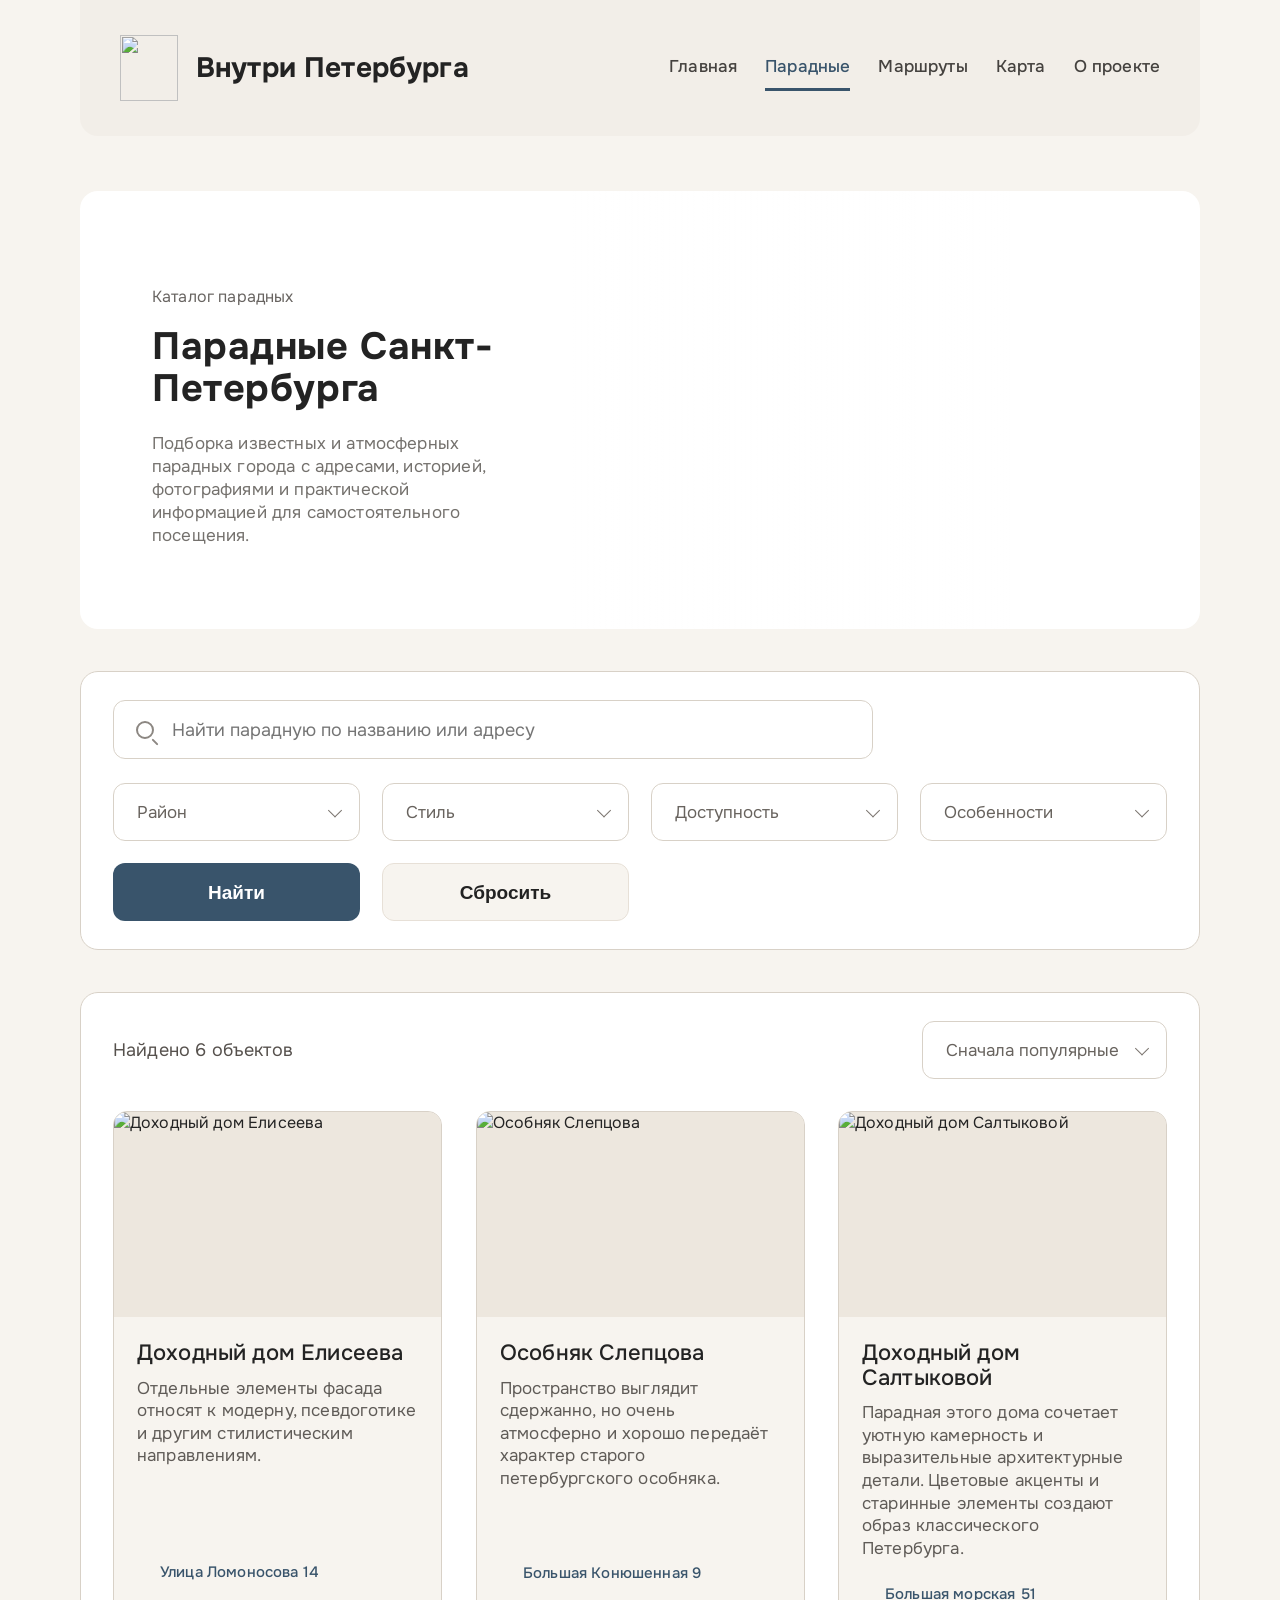
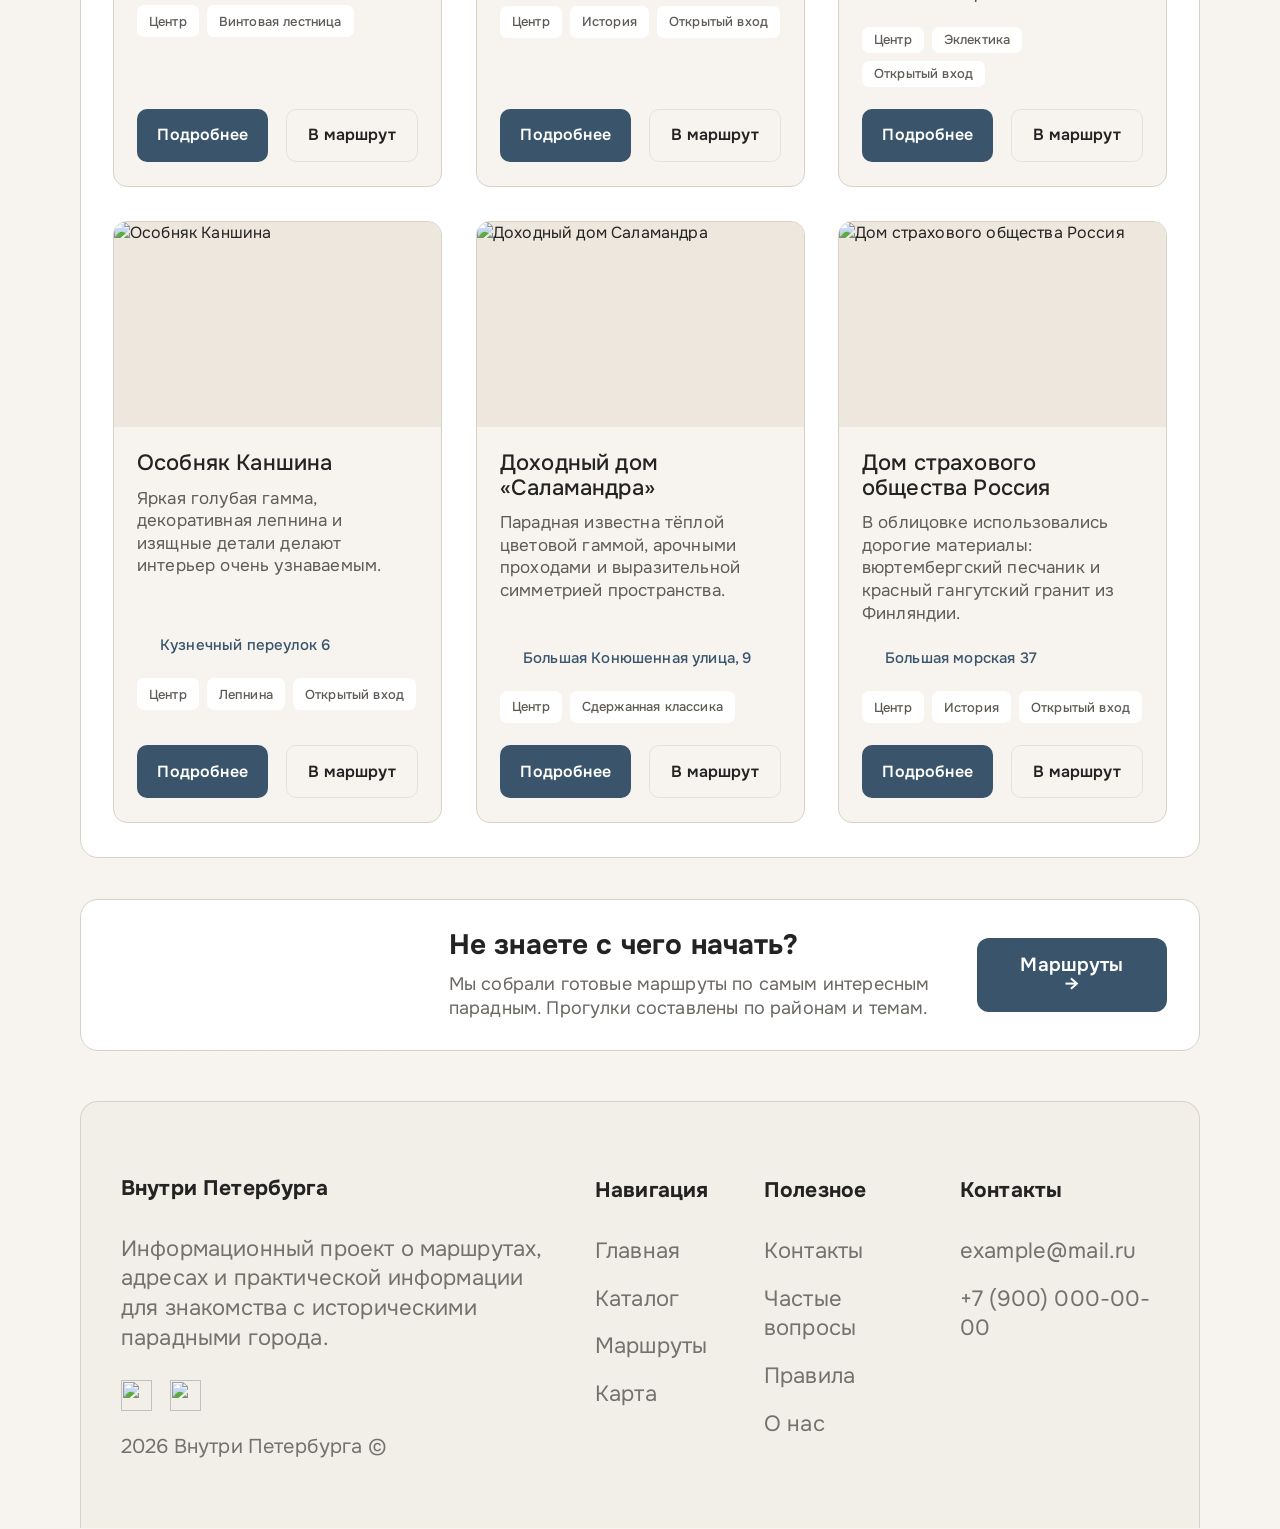
==== catalog.html @ 15ae58f3 "Add files via upload" ====
<!DOCTYPE html>
<html lang="ru">
<head>
  <meta charset="UTF-8" />
  <meta name="viewport" content="width=device-width, initial-scale=1.0" />
  <title>Парадные Санкт-Петербурга — Внутри Петербурга</title>

  <link rel="preconnect" href="https://fonts.googleapis.com" />
  <link rel="preconnect" href="https://fonts.gstatic.com" crossorigin />
  <link href="https://fonts.googleapis.com/css2?family=Onest:wght@300;400;500;600;700&display=swap" rel="stylesheet" />

  <link rel="stylesheet" href="style.css" />
</head>
<body data-page="catalog">
  <header class="site-header">
    <div class="header-inner">
      <a class="brand" href="index.html" aria-label="Внутри Петербурга — на главную">
        <span class="brand-logo" aria-hidden="true">
          <img src="img/logo.png" alt="" />
        </span>
        <span>Внутри Петербурга</span>
      </a>

      <button class="menu-button" type="button" aria-label="Открыть меню" aria-expanded="false">
        <span></span>
        <span></span>
        <span></span>
      </button>

      <nav class="main-nav" aria-label="Основная навигация">
        <a class="nav-link" data-nav="home" href="index.html">Главная</a>
        <a class="nav-link active" data-nav="catalog" href="catalog.html">Парадные</a>
        <a class="nav-link" data-nav="routes" href="index.html#routes">Маршруты</a>
        <a class="nav-link" data-nav="map" href="index.html#map">Карта</a>
        <a class="nav-link" data-nav="about" href="index.html#about">О проекте</a>
      </nav>
    </div>
  </header>

  <main class="catalog-page" id="top">
    <section class="catalog-hero section-card">
      <div class="catalog-hero-content">
        <p class="section-kicker">Каталог парадных</p>
        <h1>Парадные Санкт-Петербурга</h1>
        <p class="section-description">Подборка известных и атмосферных парадных города с адресами, историей, фотографиями и практической информацией для самостоятельного посещения.</p>
      </div>
      <div class="catalog-hero-visual" role="img" aria-label="Фрагмент парадной Санкт-Петербурга"></div>
    </section>

    <section class="catalog-filter section-card" aria-label="Поиск и фильтры каталога">
      <div class="search-row">
        <label class="search-field">
          <span class="search-icon" aria-hidden="true"></span>
          <input type="search" data-catalog-search placeholder="Найти парадную по названию или адресу" />
        </label>
      </div>

      <div class="filter-row">
        <label class="select-field">
          <select data-catalog-filter="district">
            <option value="">Район</option>
            <option value="center">Центр</option>
          </select>
        </label>

        <label class="select-field">
          <select data-catalog-filter="style">
            <option value="">Стиль</option>
            <option value="модерн">Модерн</option>
            <option value="эклектика">Эклектика</option>
            <option value="история">История</option>
            <option value="лепнина">Лепнина</option>
            <option value="классика">Классика</option>
          </select>
        </label>

        <label class="select-field">
          <select data-catalog-filter="access">
            <option value="">Доступность</option>
            <option value="open">Открытый вход</option>
            <option value="limited">Уточнить доступ</option>
          </select>
        </label>

        <label class="select-field">
          <select data-catalog-filter="feature">
            <option value="">Особенности</option>
            <option value="винтовая лестница">Винтовая лестница</option>
            <option value="лепнина">Лепнина</option>
            <option value="история">История</option>
            <option value="открытый вход">Открытый вход</option>
          </select>
        </label>

        <button class="button button-primary filter-button" type="button" data-catalog-find>Найти</button>
        <button class="button button-light filter-button" type="button" data-catalog-reset>Сбросить</button>
      </div>
    </section>

    <section class="catalog-list section-card">
      <div class="catalog-list-head">
        <p data-catalog-count>Найдено 6 объектов</p>
        <label class="select-field sort-field">
          <select data-catalog-sort>
            <option value="popular">Сначала популярные</option>
            <option value="name">По названию</option>
            <option value="address">По адресу</option>
          </select>
        </label>
      </div>

      <div class="catalog-grid" data-catalog-grid>
        <article class="catalog-card" data-title="Доходный дом Елисеева" data-address="Улица Ломоносова 14" data-district="center" data-style="модерн псевдоготика" data-access="limited" data-feature="винтовая лестница">
          <img class="catalog-card-photo" src="img/catalog_block_1.png" alt="Доходный дом Елисеева" />
          <div class="catalog-card-body">
            <h2>Доходный дом Елисеева</h2>
            <p>Отдельные элементы фасада относят к модерну, псевдоготике и другим стилистическим направлениям.</p>
            <p class="catalog-address"><img src="img/point.png" alt="" />Улица Ломоносова 14</p>
            <div class="catalog-tags">
              <span>Центр</span>
              <span>Винтовая лестница</span>
            </div>
            <div class="catalog-card-actions">
              <a class="button button-primary" href="paradnaya.html">Подробнее</a>
              <a class="button button-light" href="#">В маршрут</a>
            </div>
          </div>
        </article>

        <article class="catalog-card" data-title="Особняк Слепцова" data-address="Большая Конюшенная 9" data-district="center" data-style="история особняк" data-access="open" data-feature="история открытый вход">
          <img class="catalog-card-photo" src="img/catalog_block_2.png" alt="Особняк Слепцова" />
          <div class="catalog-card-body">
            <h2>Особняк Слепцова</h2>
            <p>Пространство выглядит сдержанно, но очень атмосферно и хорошо передаёт характер старого петербургского особняка.</p>
            <p class="catalog-address"><img src="img/point.png" alt="" />Большая Конюшенная 9</p>
            <div class="catalog-tags">
              <span>Центр</span>
              <span>История</span>
              <span>Открытый вход</span>
            </div>
            <div class="catalog-card-actions">
              <a class="button button-primary" href="#">Подробнее</a>
              <a class="button button-light" href="#">В маршрут</a>
            </div>
          </div>
        </article>

        <article class="catalog-card" data-title="Доходный дом Салтыковой" data-address="Большая морская 51" data-district="center" data-style="эклектика" data-access="open" data-feature="открытый вход">
          <img class="catalog-card-photo" src="img/catalog_block_3.png" alt="Доходный дом Салтыковой" />
          <div class="catalog-card-body">
            <h2>Доходный дом Салтыковой</h2>
            <p>Парадная этого дома сочетает уютную камерность и выразительные архитектурные детали. Цветовые акценты и старинные элементы создают образ классического Петербурга.</p>
            <p class="catalog-address"><img src="img/point.png" alt="" />Большая морская 51</p>
            <div class="catalog-tags">
              <span>Центр</span>
              <span>Эклектика</span>
              <span>Открытый вход</span>
            </div>
            <div class="catalog-card-actions">
              <a class="button button-primary" href="#">Подробнее</a>
              <a class="button button-light" href="#">В маршрут</a>
            </div>
          </div>
        </article>

        <article class="catalog-card" data-title="Особняк Каншина" data-address="Кузнечный переулок 6" data-district="center" data-style="лепнина" data-access="open" data-feature="лепнина открытый вход">
          <img class="catalog-card-photo" src="img/catalog_block_4.png" alt="Особняк Каншина" />
          <div class="catalog-card-body">
            <h2>Особняк Каншина</h2>
            <p>Яркая голубая гамма, декоративная лепнина и изящные детали делают интерьер очень узнаваемым.</p>
            <p class="catalog-address"><img src="img/point.png" alt="" />Кузнечный переулок 6</p>
            <div class="catalog-tags">
              <span>Центр</span>
              <span>Лепнина</span>
              <span>Открытый вход</span>
            </div>
            <div class="catalog-card-actions">
              <a class="button button-primary" href="#">Подробнее</a>
              <a class="button button-light" href="#">В маршрут</a>
            </div>
          </div>
        </article>

        <article class="catalog-card" data-title="Доходный дом Саламандра" data-address="Большая Конюшенная улица 9" data-district="center" data-style="классика" data-access="limited" data-feature="сдержанная классика">
          <img class="catalog-card-photo" src="img/catalog_block_5.png" alt="Доходный дом Саламандра" />
          <div class="catalog-card-body">
            <h2>Доходный дом «Саламандра»</h2>
            <p>Парадная известна тёплой цветовой гаммой, арочными проходами и выразительной симметрией пространства.</p>
            <p class="catalog-address"><img src="img/point.png" alt="" />Большая Конюшенная улица, 9</p>
            <div class="catalog-tags">
              <span>Центр</span>
              <span>Сдержанная классика</span>
            </div>
            <div class="catalog-card-actions">
              <a class="button button-primary" href="#">Подробнее</a>
              <a class="button button-light" href="#">В маршрут</a>
            </div>
          </div>
        </article>

        <article class="catalog-card" data-title="Дом страхового общества Россия" data-address="Большая морская 37" data-district="center" data-style="история" data-access="open" data-feature="история открытый вход">
          <img class="catalog-card-photo" src="img/catalog_block_6.png" alt="Дом страхового общества Россия" />
          <div class="catalog-card-body">
            <h2>Дом страхового общества Россия</h2>
            <p>В облицовке использовались дорогие материалы: вюртембергский песчаник и красный гангутский гранит из Финляндии.</p>
            <p class="catalog-address"><img src="img/point.png" alt="" />Большая морская 37</p>
            <div class="catalog-tags">
              <span>Центр</span>
              <span>История</span>
              <span>Открытый вход</span>
            </div>
            <div class="catalog-card-actions">
              <a class="button button-primary" href="#">Подробнее</a>
              <a class="button button-light" href="#">В маршрут</a>
            </div>
          </div>
        </article>
      </div>

      <div class="catalog-empty" data-catalog-empty hidden>
        По выбранным параметрам ничего не найдено. Попробуйте изменить фильтры.
      </div>
    </section>

    <section class="catalog-cta section-card">
      <div class="catalog-cta-visual" aria-hidden="true"></div>
      <div class="catalog-cta-content">
        <h2>Не знаете с чего начать?</h2>
        <p>Мы собрали готовые маршруты по самым интересным парадным. Прогулки составлены по районам и темам.</p>
      </div>
      <a class="button button-primary catalog-cta-button" href="index.html#routes">Маршруты →</a>
    </section>
  </main>

  <footer class="site-footer">
    <div class="footer-grid">
      <div class="footer-about">
        <h2>Внутри Петербурга</h2>
        <p>Информационный проект о маршрутах, адресах и практической информации для знакомства с историческими парадными города.</p>
        <div class="socials" aria-label="Социальные сети">
          <a href="#" aria-label="MAX">
            <img src="img/max.png" alt="" />
          </a>
          <a href="#" aria-label="VK">
            <img src="img/vk.png" alt="" />
          </a>
        </div>
        <p class="copyright">2026 Внутри Петербурга ©</p>
      </div>

      <div class="footer-column">
        <h3>Навигация</h3>
        <a href="index.html">Главная</a>
        <a href="catalog.html">Каталог</a>
        <a href="index.html#routes">Маршруты</a>
        <a href="index.html#map">Карта</a>
      </div>

      <div class="footer-column">
        <h3>Полезное</h3>
        <a href="#">Контакты</a>
        <a href="#">Частые вопросы</a>
        <a href="#">Правила</a>
        <a href="index.html#about">О нас</a>
      </div>

      <div class="footer-column">
        <h3>Контакты</h3>
        <a href="mailto:example@mail.ru">example@mail.ru</a>
        <a href="tel:+79000000000">+7 (900) 000-00-00</a>
      </div>
    </div>
  </footer>

  <script src="script.js"></script>
</body>
</html>
---- style.css ----
:root {
  --page-bg: #F7F4EF;
  --card-bg: #FFFFFF;
  --accent: #39546B;
  --border: #D8D1C7;
  --text: #232323;
  --muted: #74716D;
  --soft: #F2EEE8;
  --radius-lg: 18px;
  --radius-md: 14px;
  --container: min(1488px, calc(100% - 48px));
}

* {
  box-sizing: border-box;
}

html {
  scroll-behavior: smooth;
  scroll-padding-top: 130px;
}

body {
  margin: 0;
  min-width: 320px;
  background: var(--page-bg);
  color: var(--text);
  font-family: "Onest", Arial, Helvetica, sans-serif;
  letter-spacing: 0.01em;
}

a {
  color: inherit;
  text-decoration: none;
}

img,
svg {
  display: block;
  max-width: 100%;
}

.site-header {
  width: var(--container);
  margin: 0 auto;
  padding-top: 0;
}

.header-inner {
  min-height: 158px;
  padding: 35px 78px;
  background: #F2EEE8;
  border-radius: 0 0 18px 18px;
  display: flex;
  align-items: center;
  justify-content: space-between;
  gap: 48px;
}

.brand {
  display: inline-flex;
  align-items: center;
  gap: 28px;
  font-size: clamp(28px, 2.15vw, 42px);
  font-weight: 700;
  line-height: 1;
  white-space: nowrap;
}

.brand-logo {
  width: 74px;
  height: 82px;
  flex: 0 0 auto;
}

.brand-logo img {
  width: 100%;
  height: 100%;
  object-fit: contain;
}

.main-nav {
  display: flex;
  align-items: center;
  gap: clamp(36px, 4vw, 72px);
  color: #45423F;
  font-size: 21px;
  font-weight: 500;
}

.nav-link {
  position: relative;
  padding: 10px 0 14px;
  transition: color 0.2s ease;
}

.nav-link::after {
  content: "";
  position: absolute;
  left: 0;
  right: 0;
  bottom: 0;
  height: 3px;
  background: var(--accent);
  transform: scaleX(0);
  transform-origin: center;
  transition: transform 0.2s ease;
}

.nav-link:hover,
.nav-link.active {
  color: var(--accent);
}

.nav-link:hover::after,
.nav-link.active::after {
  transform: scaleX(1);
}

.menu-button {
  display: none;
  width: 44px;
  height: 38px;
  border: 0;
  padding: 0;
  background: transparent;
  cursor: pointer;
}

.menu-button span {
  display: block;
  height: 3px;
  margin: 8px 0;
  background: var(--accent);
  border-radius: 999px;
}

main {
  width: var(--container);
  margin: 55px auto 0;
}

.section-card {
  background: var(--card-bg);
  border: 1px solid var(--border);
  border-radius: var(--radius-lg);
  overflow: hidden;
}

.section-card + .section-card {
  margin-top: 50px;
}

.hero {
  min-height: 614px;
  display: grid;
  grid-template-columns: 57% 43%;
}

.hero-content {
  padding: 85px 72px 72px;
  position: relative;
  z-index: 2;
}

.eyebrow,
.section-kicker {
  margin: 0 0 28px;
  color: #B08C6D;
  font-size: clamp(16px, 1.05vw, 22px);
  line-height: 1.3;
  font-weight: 400;
}

.section-kicker {
  color: #686461;
  margin-bottom: 18px;
}

h1,
h2,
h3,
p {
  margin-top: 0;
}

h1 {
  max-width: 850px;
  margin-bottom: 42px;
  font-size: clamp(38px, 2.75vw, 58px);
  line-height: 1.22;
  font-weight: 700;
  letter-spacing: 0.015em;
}

h2 {
  margin-bottom: 18px;
  font-size: clamp(32px, 2.35vw, 50px);
  line-height: 1.12;
  font-weight: 700;
}

.lead,
.section-description {
  max-width: 800px;
  color: var(--muted);
  font-size: clamp(17px, 1.15vw, 24px);
  line-height: 1.35;
  font-weight: 400;
}

.lead {
  max-width: 610px;
  margin-bottom: 58px;
}

.button {
  min-height: 57px;
  padding: 17px 35px;
  border-radius: 12px;
  display: inline-flex;
  align-items: center;
  justify-content: center;
  border: 1px solid transparent;
  font-size: 19px;
  line-height: 1;
  font-weight: 600;
  text-align: center;
  transition: transform 0.2s ease, background-color 0.2s ease, border-color 0.2s ease;
}

.button:hover {
  transform: translateY(-2px);
}

.button-primary {
  background: var(--accent);
  color: #FFFFFF;
}

.button-light {
  background: #F7F4EF;
  color: #222222;
  border-color: #E7E0D7;
}

.hero-button {
  width: 506px;
  max-width: 100%;
}

.visual {
  background-position: center;
  background-size: cover;
  background-repeat: no-repeat;
}

.card-photo,
.route-photo {
  display: block;
  width: 100%;
  object-fit: cover;
}

.hero-visual {
  min-height: 614px;
  position: relative;
  background-image: url("img/Hero.png");
  background-position: center right;
  background-size: cover;
}

.hero-visual::before {
  content: "";
  position: absolute;
  inset: 0 auto 0 0;
  width: 52%;
  background: linear-gradient(
    90deg,
    #FFFFFF 0%,
    rgba(255, 255, 255, 0.98) 16%,
    rgba(255, 255, 255, 0.82) 38%,
    rgba(255, 255, 255, 0.45) 66%,
    rgba(255, 255, 255, 0) 100%
  );
}

.catalog-section {
  padding: 36px 72px 72px;
}

.section-heading-row {
  display: flex;
  justify-content: space-between;
  gap: 48px;
  align-items: flex-start;
}

.section-action {
  width: 246px;
  flex: 0 0 auto;
  margin-top: 0;
}

.object-grid {
  display: grid;
  grid-template-columns: repeat(3, 1fr);
  gap: 56px;
  margin-top: 40px;
}

.object-card,
.route-card {
  border: 1px solid var(--border);
  border-radius: var(--radius-md);
  overflow: hidden;
  background: #F7F4EF;
  display: flex;
  flex-direction: column;
}

.card-photo {
  height: 236px;
}

.object-card-body {
  flex: 1;
  padding: 30px 28px 27px;
  display: flex;
  flex-direction: column;
}

.object-card h3 {
  margin-bottom: 14px;
  font-size: clamp(24px, 1.6vw, 31px);
  line-height: 1.12;
  font-weight: 500;
}

.object-card p {
  margin-bottom: 32px;
  color: #5F5B57;
  font-size: clamp(17px, 1.12vw, 24px);
  line-height: 1.32;
}

.card-actions {
  margin-top: auto;
  display: grid;
  grid-template-columns: 1fr 1fr;
  gap: 24px;
}

.map-section {
  min-height: 462px;
  padding: 54px 72px;
  display: grid;
  grid-template-columns: 49% 51%;
  gap: 48px;
  align-items: center;
}

.map-content {
  position: relative;
  min-height: 335px;
}

.map-content .section-description {
  max-width: 585px;
}

.wide-button {
  width: 374px;
  max-width: 100%;
  margin-top: 54px;
}

.map-visual {
  width: 100%;
  min-height: 330px;
  border: 1px solid var(--border);
  border-radius: var(--radius-lg);
  background-image: url("img/map_info.png");
}

.map-content > :not(.map-house) {
  position: relative;
  z-index: 1;
}

.map-house {
  position: absolute;
  right: 0;
  bottom: 6px;
  width: min(36%, 300px);
  height: auto;
  opacity: 0.88;
  z-index: 0;
}

.routes-section {
  padding: 50px 72px 72px;
}

.routes-section .section-description {
  max-width: 1030px;
}

.routes-grid {
  display: grid;
  grid-template-columns: repeat(4, 1fr);
  gap: 48px;
  margin-top: 36px;
}

.route-photo {
  height: 193px;
}

.route-central {
  background-image: url("img/Hero.png");
}

.route-body {
  flex: 1;
  padding: 24px 28px 30px;
  text-align: center;
  display: flex;
  flex-direction: column;
}

.route-body span {
  display: block;
  color: #6B6762;
  font-size: 17px;
  line-height: 1.1;
}

.route-body h3 {
  margin: 6px 0 28px;
  font-size: clamp(25px, 1.55vw, 32px);
  line-height: 1.08;
  font-weight: 500;
}

.route-body .button {
  width: 100%;
  margin-top: auto;
}

.info-section {
  padding: 55px 72px 62px;
}

.info-heading-wrap {
  position: relative;
}

.info-section .section-description {
  max-width: 1120px;
}

.faq-vector {
  position: absolute;
  right: 95px;
  bottom: -18px;
  width: 147px;
  height: auto;
  opacity: 0.9;
}

.info-grid {
  display: grid;
  grid-template-columns: 1fr 1.15fr;
  gap: 28px 42px;
  margin-top: 56px;
}

.info-card {
  min-height: 168px;
  padding: 31px 36px;
  border: 1px solid var(--border);
  border-radius: var(--radius-md);
  background: #FFFFFF;
}

.info-card p {
  margin-bottom: 28px;
  color: #6B6762;
  font-size: 20px;
}

.info-card h3 {
  margin: 0;
  font-size: clamp(23px, 1.4vw, 31px);
  line-height: 1.25;
  font-weight: 400;
}

.about-section {
  min-height: 435px;
  padding: 52px 72px;
  display: grid;
  grid-template-columns: 58% 42%;
  gap: 60px;
  align-items: center;
}

.about-content {
  position: relative;
  min-height: 330px;
  display: flex;
  flex-direction: column;
}

.about-content .section-description {
  max-width: 720px;
  margin-bottom: 24px;
}

.about-bridge {
  width: min(42%, 340px);
  height: auto;
  margin-top: auto;
  margin-left: auto;
  margin-right: 24px;
}

.about-visual-img {
  width: 100%;
  min-height: 310px;
  object-fit: cover;
  border: 1px solid var(--border);
  border-radius: 35px;
}

.site-footer {
  width: var(--container);
  margin: 50px auto 0;
  padding: 75px 72px 48px;
  background: #F2EEE8;
  border: 1px solid var(--border);
  border-bottom: 0;
  border-radius: var(--radius-lg) var(--radius-lg) 0 0;
}

.footer-grid {
  display: grid;
  grid-template-columns: 1.6fr 0.45fr 0.55fr 0.75fr;
  gap: 90px;
}

.footer-about h2,
.footer-column h3 {
  margin-bottom: 34px;
  font-size: 21px;
  font-weight: 700;
}

.footer-about p,
.footer-column a {
  color: #75716C;
  font-size: 22px;
  line-height: 1.35;
}

.footer-about p {
  max-width: 520px;
}

.footer-column a {
  display: block;
  margin-bottom: 18px;
}

.socials {
  display: flex;
  gap: 18px;
  margin: 27px 0 22px;
}

.socials a {
  width: 28px;
  height: 28px;
  border: 3px solid #222;
  border-radius: 50%;
  position: relative;
}

.socials a:nth-child(2) {
  border-radius: 5px 50% 50% 5px;
}

.copyright {
  font-size: 20px !important;
}

@media (max-width: 1280px) {
  :root {
    --container: min(1120px, calc(100% - 40px));
  }

  .header-inner,
  .catalog-section,
  .map-section,
  .routes-section,
  .info-section,
  .about-section,
  .site-footer {
    padding-left: 40px;
    padding-right: 40px;
  }

  .header-inner {
    min-height: 120px;
  }

  .main-nav {
    gap: 28px;
    font-size: 17px;
  }

  .brand {
    gap: 18px;
  }

  .brand-logo {
    width: 58px;
    height: 66px;
  }

  .hero {
    min-height: 520px;
  }

  .hero-content {
    padding: 110px 40px 56px;
  }

  .hero-visual {
    min-height: 520px;
  }

  .object-grid {
    gap: 28px;
  }

  .routes-grid {
    gap: 24px;
  }

  .footer-grid {
    gap: 50px;
  }
}

@media (max-width: 980px) {
  :root {
    --container: min(100% - 28px, 780px);
  }

  html {
    scroll-padding-top: 90px;
  }

  .header-inner {
    min-height: 92px;
    padding: 20px 24px;
    border-radius: 0 0 16px 16px;
  }

  .brand {
    font-size: 25px;
  }

  .brand-logo {
    width: 46px;
    height: 52px;
  }

  .menu-button {
    display: block;
    position: relative;
    z-index: 5;
  }

  .main-nav {
    position: fixed;
    left: 14px;
    right: 14px;
    top: 104px;
    padding: 22px;
    border: 1px solid var(--border);
    border-radius: 16px;
    background: #F2EEE8;
    box-shadow: 0 18px 40px rgba(45, 42, 38, 0.12);
    display: grid;
    gap: 10px;
    font-size: 20px;
    transform: translateY(-16px);
    opacity: 0;
    pointer-events: none;
    transition: opacity 0.2s ease, transform 0.2s ease;
    z-index: 4;
  }

  body.menu-open .main-nav {
    transform: translateY(0);
    opacity: 1;
    pointer-events: auto;
  }

  .nav-link {
    padding: 12px 0;
  }

  main {
    margin-top: 30px;
  }

  .section-card + .section-card {
    margin-top: 28px;
  }

  .hero,
  .map-section,
  .about-section {
    grid-template-columns: 1fr;
  }

  .hero-content {
    padding: 48px 28px 34px;
  }

  .hero-visual {
    min-height: 300px;
    order: -1;
  }

  .hero-visual::before {
    display: none;
  }

  h1 {
    margin-bottom: 24px;
  }

  .lead {
    margin-bottom: 32px;
  }

  .catalog-section,
  .map-section,
  .routes-section,
  .info-section,
  .about-section,
  .site-footer {
    padding: 32px 28px;
  }

  .section-heading-row {
    display: block;
  }

  .section-action {
    margin-top: 24px;
  }

  .object-grid {
    grid-template-columns: 1fr;
  }

  .object-card p {
    min-height: auto;
  }

  .map-section {
    gap: 28px;
  }

  .map-content {
    min-height: auto;
  }

  .map-visual {
    min-height: 265px;
  }

  .map-house,
  .faq-vector {
    display: none;
  }

  .routes-grid {
    grid-template-columns: repeat(2, 1fr);
  }

  .info-grid {
    grid-template-columns: 1fr;
    margin-top: 32px;
  }

  .about-content {
    min-height: auto;
  }

  .about-bridge {
    margin-top: 18px;
    margin-left: 0;
    margin-right: auto;
    width: min(60%, 300px);
  }

  .about-visual-img {
    min-height: 240px;
  }

  .footer-grid {
    grid-template-columns: repeat(2, 1fr);
    gap: 36px;
  }

  .footer-about {
    grid-column: 1 / -1;
  }
}

@media (max-width: 560px) {
  :root {
    --container: calc(100% - 20px);
  }

  .header-inner {
    padding: 16px;
  }

  .brand {
    gap: 12px;
    font-size: 20px;
  }

  .brand-logo {
    width: 40px;
    height: 46px;
  }

  .button {
    width: 100%;
    min-height: 52px;
    font-size: 16px;
  }

  .eyebrow,
  .section-kicker {
    margin-bottom: 14px;
  }

  h1 {
    font-size: 31px;
  }

  h2 {
    font-size: 29px;
  }

  .lead,
  .section-description {
    font-size: 17px;
  }

  .hero-content,
  .catalog-section,
  .map-section,
  .routes-section,
  .info-section,
  .about-section,
  .site-footer {
    padding: 26px 18px;
  }

  .hero-visual,
  .map-visual {
    min-height: 220px;
  }

  .card-actions {
    grid-template-columns: 1fr;
    gap: 12px;
  }

  .card-photo {
    height: 190px;
  }

  .routes-grid {
    grid-template-columns: 1fr;
  }

  .route-photo {
    height: 185px;
  }

  .info-card {
    padding: 24px 20px;
  }

  .info-card h3 {
    font-size: 22px;
  }

  .footer-grid {
    grid-template-columns: 1fr;
  }

  .footer-about h2,
  .footer-column h3 {
    margin-bottom: 18px;
  }

  .footer-about p,
  .footer-column a {
    font-size: 18px;
  }
}


@media (max-width: 560px) {
  .about-bridge {
    width: 78%;
  }
}


/* =========================
   Motion layer
   ========================= */

.scroll-progress {
  position: fixed;
  left: 0;
  top: 0;
  z-index: 9999;
  width: 100%;
  height: 4px;
  transform-origin: left center;
  transform: scaleX(0);
  background: linear-gradient(90deg, var(--accent), #6f8799);
  pointer-events: none;
}

.site-header {
  position: sticky;
  top: 0;
  z-index: 1000;
  transition: transform 0.35s ease, filter 0.35s ease;
}

.header-inner {
  transition: min-height 0.35s ease, padding 0.35s ease, box-shadow 0.35s ease, background-color 0.35s ease, border-radius 0.35s ease;
}

.site-header.is-scrolled .header-inner {
  min-height: 104px;
  padding-top: 22px;
  padding-bottom: 22px;
  box-shadow: 0 18px 45px rgba(57, 84, 107, 0.12);
  background-color: rgba(242, 238, 232, 0.92);
  backdrop-filter: blur(14px);
}

.site-header.is-hidden {
  transform: translateY(-110%);
}

body.animations-ready .hero .eyebrow,
body.animations-ready .hero h1,
body.animations-ready .hero .lead,
body.animations-ready .hero .hero-button {
  opacity: 0;
  transform: translateY(24px);
}

body.page-loaded .hero .eyebrow,
body.page-loaded .hero h1,
body.page-loaded .hero .lead,
body.page-loaded .hero .hero-button {
  opacity: 1;
  transform: translateY(0);
  transition: opacity 0.8s cubic-bezier(.2,.8,.2,1), transform 0.8s cubic-bezier(.2,.8,.2,1);
}

body.page-loaded .hero .eyebrow {
  transition-delay: 0.08s;
}

body.page-loaded .hero h1 {
  transition-delay: 0.18s;
}

body.page-loaded .hero .lead {
  transition-delay: 0.30s;
}

body.page-loaded .hero .hero-button {
  transition-delay: 0.42s;
}

body.animations-ready .hero-visual {
  opacity: 0;
  transform: scale(1.035);
}

body.page-loaded .hero-visual {
  opacity: 1;
  transform: scale(1);
  transition: opacity 1.1s ease, transform 1.4s cubic-bezier(.2,.8,.2,1);
}

.hero-visual {
  background-position: calc(50% + var(--hero-bg-x, 0px)) calc(50% + var(--hero-bg-y, 0px));
}

.reveal {
  opacity: 1;
  transform: none;
  filter: none;
}

body.animations-ready .reveal {
  opacity: 0;
  transform: translateY(34px);
  filter: blur(7px);
  transition:
    opacity 0.85s cubic-bezier(.2,.8,.2,1),
    transform 0.85s cubic-bezier(.2,.8,.2,1),
    filter 0.85s cubic-bezier(.2,.8,.2,1);
  transition-delay: var(--reveal-delay, 0ms);
  will-change: opacity, transform, filter;
}

body.animations-ready .reveal.is-visible {
  opacity: 1;
  transform: translateY(0);
  filter: blur(0);
}

.object-card,
.route-card,
.info-card {
  position: relative;
  transform-style: preserve-3d;
  will-change: transform;
  transition:
    transform 0.28s ease,
    box-shadow 0.28s ease,
    border-color 0.28s ease;
}

.object-card,
.route-card {
  --tilt-x: 0deg;
  --tilt-y: 0deg;
  --lift: 0px;
  transform: perspective(1000px) rotateX(var(--tilt-x)) rotateY(var(--tilt-y)) translateY(var(--lift));
}

.object-card:hover,
.route-card:hover {
  --lift: -8px;
  border-color: rgba(57, 84, 107, 0.32);
  box-shadow: 0 18px 38px rgba(57, 84, 107, 0.12);
}

.info-card:hover {
  transform: translateY(-5px);
  border-color: rgba(57, 84, 107, 0.28);
  box-shadow: 0 18px 36px rgba(57, 84, 107, 0.11);
}

.object-card::before,
.route-card::before {
  content: "";
  position: absolute;
  inset: -45%;
  z-index: 2;
  background: linear-gradient(115deg, transparent 43%, rgba(255,255,255,0.14) 50%, transparent 57%);
  transform: translateX(-70%) rotate(8deg);
  opacity: 0;
  pointer-events: none;
}

.object-card:hover::before,
.route-card:hover::before {
  opacity: 1;
  animation: cardShine 1.05s ease forwards;
}

@keyframes cardShine {
  from {
    transform: translateX(-70%) rotate(8deg);
  }
  to {
    transform: translateX(70%) rotate(8deg);
  }
}

.object-card .card-photo,
.route-card .route-photo {
  transform-origin: center;
  transition: transform 0.65s cubic-bezier(.2,.8,.2,1), filter 0.65s ease;
  will-change: transform;
}

.object-card:hover .card-photo,
.route-card:hover .route-photo {
  transform: scale(1.055);
  filter: saturate(1.05) contrast(1.03);
}

.button {
  position: relative;
  overflow: hidden;
  isolation: isolate;
}

.button::before {
  content: "";
  position: absolute;
  inset: 0;
  z-index: -1;
  background: rgba(255,255,255,0.12);
  transform: translateX(-100%);
  transition: transform 0.34s ease;
}

.button:hover::before {
  transform: translateX(0);
}

.button:active {
  transform: translateY(0) scale(0.98);
}

.button-ripple {
  position: absolute;
  border-radius: 50%;
  pointer-events: none;
  transform: translate(-50%, -50%) scale(0);
  background: rgba(255,255,255,0.42);
  animation: ripple 0.65s ease-out forwards;
}

.button-light .button-ripple {
  background: rgba(57, 84, 107, 0.16);
}

@keyframes ripple {
  to {
    transform: translate(-50%, -50%) scale(1);
    opacity: 0;
  }
}

.menu-button span {
  transform-origin: center;
  transition: transform 0.25s ease, opacity 0.2s ease;
}

body.menu-open .menu-button span:nth-child(1) {
  transform: translateY(11px) rotate(45deg);
}

body.menu-open .menu-button span:nth-child(2) {
  opacity: 0;
}

body.menu-open .menu-button span:nth-child(3) {
  transform: translateY(-11px) rotate(-45deg);
}

.map-house,
.faq-vector,
.about-bridge {
  animation: softFloat 6.5s ease-in-out infinite;
  will-change: transform;
}

.faq-vector {
  animation-delay: 0.8s;
}

.about-bridge {
  animation-delay: 1.35s;
}

@keyframes softFloat {
  0%, 100% {
    transform: translateY(0);
  }
  50% {
    transform: translateY(-8px);
  }
}

.map-visual,
.about-visual-img {
  transition: transform 0.55s ease, box-shadow 0.55s ease, border-color 0.55s ease;
}

.map-visual:hover,
.about-visual-img:hover {
  transform: translateY(-5px) scale(1.01);
  border-color: rgba(57, 84, 107, 0.28);
  box-shadow: 0 20px 42px rgba(57, 84, 107, 0.13);
}

.nav-link {
  transition: color 0.25s ease, transform 0.25s ease;
}

.nav-link:hover {
  transform: translateY(-2px);
}

@media (prefers-reduced-motion: reduce) {
  html {
    scroll-behavior: auto;
  }

  *,
  *::before,
  *::after {
    animation-duration: 0.001ms !important;
    animation-iteration-count: 1 !important;
    scroll-behavior: auto !important;
    transition-duration: 0.001ms !important;
  }

  body.animations-ready .reveal,
  body.animations-ready .hero .eyebrow,
  body.animations-ready .hero h1,
  body.animations-ready .hero .lead,
  body.animations-ready .hero .hero-button,
  body.animations-ready .hero-visual {
    opacity: 1 !important;
    transform: none !important;
    filter: none !important;
  }
}


/* =========================
   Interactive map
   ========================= */

.map-section {
  grid-template-columns: minmax(410px, 0.82fr) minmax(620px, 1.18fr);
}

.interactive-map {
  width: 100%;
  min-width: 0;
}

.map-canvas {
  position: relative;
  min-height: 388px;
  border: 1px solid var(--border);
  border-radius: var(--radius-lg);
  overflow: visible;
  background: #EDE7DE;
  box-shadow: inset 0 0 0 1px rgba(255,255,255,0.45);
}

.map-bg {
  width: 100%;
  height: 388px;
  object-fit: cover;
  border-radius: var(--radius-lg);
  filter: saturate(0.9) contrast(0.96);
  transform: scale(1.012);
}

.map-canvas::after {
  content: "";
  position: absolute;
  inset: 0;
  border-radius: var(--radius-lg);
  background:
    radial-gradient(circle at var(--active-x, 18%) var(--active-y, 38%), rgba(57, 84, 107, 0.12) 0 7%, transparent 22%),
    linear-gradient(180deg, rgba(255,255,255,0.12), rgba(247,244,239,0.18));
  pointer-events: none;
  transition: background 0.45s ease;
}

.map-route-line {
  position: absolute;
  inset: 0;
  z-index: 1;
  width: 100%;
  height: 100%;
  pointer-events: none;
}

.map-route-line polyline {
  fill: none;
  stroke: rgba(57, 84, 107, 0.55);
  stroke-width: 0.7;
  stroke-linecap: round;
  stroke-linejoin: round;
  stroke-dasharray: 180;
  stroke-dashoffset: 180;
  filter: drop-shadow(0 2px 3px rgba(255,255,255,0.75));
}

.map-canvas.is-line-visible .map-route-line polyline {
  animation: drawMapLine 1.35s cubic-bezier(.2,.8,.2,1) forwards;
}

@keyframes drawMapLine {
  to {
    stroke-dashoffset: 0;
  }
}

.map-marker {
  position: absolute;
  left: var(--x);
  top: var(--y);
  z-index: 3;
  width: 38px;
  height: 38px;
  padding: 0;
  border: 2px solid #FFFFFF;
  border-radius: 50%;
  background: var(--accent);
  color: #FFFFFF;
  box-shadow: 0 10px 22px rgba(57, 84, 107, 0.25);
  transform: translate(-50%, -50%) scale(0);
  opacity: 0;
  cursor: pointer;
  transition:
    transform 0.26s ease,
    box-shadow 0.26s ease,
    background-color 0.26s ease;
}

.map-canvas.is-line-visible .map-marker {
  animation: markerPop 0.52s cubic-bezier(.2,.9,.2,1.4) forwards;
  animation-delay: calc(var(--marker-index, 0) * 90ms);
}

.map-marker:nth-of-type(1) { --marker-index: 1; }
.map-marker:nth-of-type(2) { --marker-index: 2; }
.map-marker:nth-of-type(3) { --marker-index: 3; }
.map-marker:nth-of-type(4) { --marker-index: 4; }
.map-marker:nth-of-type(5) { --marker-index: 5; }
.map-marker:nth-of-type(6) { --marker-index: 6; }

@keyframes markerPop {
  0% {
    opacity: 0;
    transform: translate(-50%, -50%) scale(0);
  }
  72% {
    opacity: 1;
    transform: translate(-50%, -50%) scale(1.16);
  }
  100% {
    opacity: 1;
    transform: translate(-50%, -50%) scale(1);
  }
}

.map-marker::before,
.map-marker::after {
  content: "";
  position: absolute;
  inset: -7px;
  border-radius: 50%;
  border: 1px solid rgba(57, 84, 107, 0.36);
  transform: scale(0.75);
  opacity: 0;
  pointer-events: none;
}

.map-marker::before {
  animation: markerPulse 2.4s ease-out infinite;
}

.map-marker::after {
  animation: markerPulse 2.4s ease-out 1.2s infinite;
}

@keyframes markerPulse {
  0% {
    transform: scale(0.74);
    opacity: 0.45;
  }
  75%, 100% {
    transform: scale(1.7);
    opacity: 0;
  }
}

.map-marker span {
  position: relative;
  z-index: 1;
  display: grid;
  place-items: center;
  width: 100%;
  height: 100%;
  font-size: 15px;
  font-weight: 700;
}

.map-marker:hover,
.map-marker.is-active {
  background: #263D51;
  box-shadow: 0 14px 30px rgba(57, 84, 107, 0.34);
}

.map-marker:hover {
  transform: translate(-50%, -50%) scale(1.12);
}

.map-marker.is-active {
  transform: translate(-50%, -50%) scale(1.18);
}

.map-popup {
  position: absolute;
  left: var(--popup-x);
  top: var(--popup-y);
  z-index: 40;
  width: min(338px, calc(100% - 36px));
  min-height: 214px;
  display: grid;
  grid-template-columns: 104px 1fr;
  gap: 16px;
  padding: 15px;
  border: 1px solid rgba(216, 209, 199, 0.95);
  border-radius: 18px;
  background: rgba(255, 255, 255, 0.94);
  box-shadow: 0 24px 50px rgba(57, 84, 107, 0.18);
  backdrop-filter: blur(12px);
  opacity: 0;
  transform: translate(-12%, calc(-100% - 24px)) scale(0.94);
  transform-origin: 36px calc(100% + 14px);
  pointer-events: none;
}

.map-popup.is-open {
  pointer-events: auto;
  animation: mapPopupIn 0.38s cubic-bezier(.2,.9,.2,1.15) forwards;
}

.map-popup.is-switching {
  animation: mapPopupSwitch 0.24s ease forwards;
}

@keyframes mapPopupIn {
  from {
    opacity: 0;
    transform: translate(-12%, calc(-100% - 12px)) scale(0.92);
    filter: blur(4px);
  }
  to {
    opacity: 1;
    transform: translate(-12%, calc(-100% - 24px)) scale(1);
    filter: blur(0);
  }
}

@keyframes mapPopupSwitch {
  0% {
    opacity: 1;
    transform: translate(-12%, calc(-100% - 24px)) scale(1);
  }
  100% {
    opacity: 0;
    transform: translate(-12%, calc(-100% - 16px)) scale(0.96);
  }
}

.map-popup::after {
  content: "";
  position: absolute;
  left: 34px;
  bottom: -9px;
  width: 17px;
  height: 17px;
  border-right: 1px solid rgba(216, 209, 199, 0.95);
  border-bottom: 1px solid rgba(216, 209, 199, 0.95);
  background: rgba(255,255,255,0.94);
  transform: rotate(45deg);
}

.map-popup-close {
  position: absolute;
  right: 10px;
  top: 8px;
  z-index: 2;
  width: 26px;
  height: 26px;
  padding: 0;
  border: 0;
  border-radius: 50%;
  background: #F2EEE8;
  color: #3A3835;
  font-size: 21px;
  line-height: 1;
  cursor: pointer;
  transition: transform 0.2s ease, background-color 0.2s ease;
}

.map-popup-close:hover {
  transform: rotate(90deg);
  background: #E9E2D9;
}

.map-popup-img {
  width: 104px;
  height: 100%;
  min-height: 184px;
  object-fit: cover;
  border-radius: 13px;
  background: #F2EEE8;
}

.map-popup-content {
  min-width: 0;
  padding-right: 18px;
}

.map-popup-tag {
  margin: 0 0 8px;
  color: #867D73;
  font-size: 13px;
  line-height: 1;
}

.map-popup h3 {
  margin: 0 0 7px;
  font-size: 20px;
  line-height: 1.08;
  font-weight: 600;
}

.map-popup-address {
  margin: 0 0 8px;
  color: var(--accent);
  font-size: 14px;
  line-height: 1.25;
  font-weight: 500;
}

.map-popup-text {
  margin: 0 0 12px;
  color: #66615C;
  font-size: 14px;
  line-height: 1.28;
}

.map-popup-meta {
  display: flex;
  flex-wrap: wrap;
  gap: 7px;
  margin-bottom: 13px;
}

.map-popup-meta span {
  padding: 6px 8px;
  border-radius: 999px;
  background: #F2EEE8;
  color: #625D58;
  font-size: 12px;
  line-height: 1;
}

.map-popup-button {
  min-height: 38px;
  padding: 11px 18px;
  border-radius: 9px;
  font-size: 14px;
}

.map-object-list {
  display: grid;
  grid-template-columns: repeat(3, 1fr);
  gap: 9px;
  margin-top: 14px;
}

.map-list-item {
  min-height: 54px;
  padding: 10px 12px;
  border: 1px solid var(--border);
  border-radius: 13px;
  background: rgba(255,255,255,0.74);
  color: #3C3935;
  text-align: left;
  cursor: pointer;
  transition:
    transform 0.22s ease,
    border-color 0.22s ease,
    background-color 0.22s ease,
    box-shadow 0.22s ease;
}

.map-list-item span {
  display: block;
  margin-bottom: 3px;
  color: #8A8178;
  font-size: 12px;
}

.map-list-item strong {
  font-size: 14px;
  line-height: 1.1;
  font-weight: 600;
}

.map-list-item:hover,
.map-list-item.is-active {
  transform: translateY(-2px);
  border-color: rgba(57, 84, 107, 0.36);
  background: #FFFFFF;
  box-shadow: 0 10px 22px rgba(57, 84, 107, 0.09);
}

.map-list-item.is-active span,
.map-list-item.is-active strong {
  color: var(--accent);
}

@media (max-width: 1280px) {
  .map-section {
    grid-template-columns: minmax(360px, 0.82fr) minmax(520px, 1.18fr);
  }

  .map-object-list {
    grid-template-columns: repeat(2, 1fr);
  }
}

@media (max-width: 980px) {
  .map-section {
    grid-template-columns: 1fr;
  }

  .map-canvas {
    min-height: 360px;
  }

  .map-bg {
    height: 360px;
  }

  .map-popup,
  .map-popup.map-popup--right {
    left: 18px !important;
    right: 18px;
    top: auto !important;
    bottom: 18px;
    width: auto;
    transform: translateY(18px) scale(0.96);
    transform-origin: center bottom;
  }

  .map-popup.is-open {
    animation: mapMobilePopupIn 0.34s cubic-bezier(.2,.9,.2,1.1) forwards;
  }

  .map-popup::after {
    display: none;
  }

  @keyframes mapMobilePopupIn {
    from {
      opacity: 0;
      transform: translateY(18px) scale(0.96);
    }
    to {
      opacity: 1;
      transform: translateY(0) scale(1);
    }
  }
}

@media (max-width: 560px) {
  .map-canvas {
    min-height: 430px;
  }

  .map-bg {
    height: 430px;
  }

  .map-marker {
    width: 34px;
    height: 34px;
  }

  .map-popup {
    grid-template-columns: 88px 1fr;
    gap: 12px;
    padding: 12px;
  }

  .map-popup-img {
    width: 88px;
    min-height: 170px;
  }

  .map-popup h3 {
    font-size: 18px;
  }

  .map-popup-text {
    font-size: 13px;
  }

  .map-object-list {
    grid-template-columns: 1fr 1fr;
  }
}

@media (prefers-reduced-motion: reduce) {
  .map-marker::before,
  .map-marker::after,
  .map-canvas.is-line-visible .map-route-line polyline,
  .map-canvas.is-line-visible .map-marker,
  .map-popup.is-open {
    animation: none !important;
  }

  .map-marker {
    opacity: 1;
    transform: translate(-50%, -50%) scale(1);
  }

  .map-route-line polyline {
    stroke-dashoffset: 0;
  }

  .map-popup.is-open {
    opacity: 1;
    transform: translate(-12%, calc(-100% - 24px)) scale(1);
  }
}


.map-popup.map-popup--right {
  transform-origin: calc(100% - 36px) calc(100% + 14px);
  transform: translate(calc(-100% + 12%), calc(-100% - 24px)) scale(0.94);
}

.map-popup.map-popup--right.is-open {
  animation: mapPopupInRight 0.38s cubic-bezier(.2,.9,.2,1.15) forwards;
}

.map-popup.map-popup--right::after {
  left: auto;
  right: 34px;
}

@keyframes mapPopupInRight {
  from {
    opacity: 0;
    transform: translate(calc(-100% + 12%), calc(-100% - 12px)) scale(0.92);
    filter: blur(4px);
  }
  to {
    opacity: 1;
    transform: translate(calc(-100% + 12%), calc(-100% - 24px)) scale(1);
    filter: blur(0);
  }
}

.map-popup.map-popup--right.is-switching {
  animation: mapPopupSwitchRight 0.24s ease forwards;
}

@keyframes mapPopupSwitchRight {
  0% {
    opacity: 1;
    transform: translate(calc(-100% + 12%), calc(-100% - 24px)) scale(1);
  }
  100% {
    opacity: 0;
    transform: translate(calc(-100% + 12%), calc(-100% - 16px)) scale(0.96);
  }
}

/* Левая декоративная иллюстрация в блоке карты теперь статичная */
.map-house {
  animation: none !important;
  transform: none !important;
}


/* =========================
   Popup over-page fix
   ========================= */

.section-card.map-section,
.map-section,
.interactive-map,
.map-canvas {
  overflow: visible !important;
}

.map-section {
  position: relative;
  z-index: 20;
}

.interactive-map {
  position: relative;
  z-index: 30;
}

.map-popup,
.map-popup.map-popup--right {
  position: fixed !important;
  left: var(--popup-left, 24px) !important;
  top: var(--popup-top, 24px) !important;
  z-index: 10000 !important;
  width: min(430px, calc(100vw - 32px));
  min-height: auto;
  grid-template-columns: 118px 1fr;
  gap: 16px;
  transform: translateY(12px) scale(0.96) !important;
  transform-origin: center bottom !important;
}

.map-popup.is-open,
.map-popup.map-popup--right.is-open {
  animation: fixedMapPopupIn 0.34s cubic-bezier(.2,.9,.2,1.12) forwards !important;
}

.map-popup.is-switching,
.map-popup.map-popup--right.is-switching {
  animation: fixedMapPopupSwitch 0.18s ease forwards !important;
}

@keyframes fixedMapPopupIn {
  from {
    opacity: 0;
    transform: translateY(12px) scale(0.96);
    filter: blur(4px);
  }
  to {
    opacity: 1;
    transform: translateY(0) scale(1);
    filter: blur(0);
  }
}

@keyframes fixedMapPopupSwitch {
  from {
    opacity: 1;
    transform: translateY(0) scale(1);
  }
  to {
    opacity: 0;
    transform: translateY(8px) scale(0.97);
  }
}

.map-popup::after,
.map-popup.map-popup--right::after {
  display: none;
}

.map-popup-img {
  width: 118px;
  height: 172px;
  min-height: 0;
}

.map-popup-content {
  padding-right: 20px;
}

.map-popup h3 {
  font-size: 21px;
  line-height: 1.08;
}

.map-popup-text {
  font-size: 14px;
  line-height: 1.25;
}

@media (max-width: 980px) {
  .map-popup,
  .map-popup.map-popup--right {
    left: 16px !important;
    right: auto !important;
    top: auto !important;
    bottom: 16px !important;
    width: calc(100vw - 32px);
    transform-origin: center bottom !important;
  }
}

@media (max-width: 560px) {
  .map-popup,
  .map-popup.map-popup--right {
    grid-template-columns: 88px 1fr;
    width: calc(100vw - 24px);
    left: 12px !important;
    bottom: 12px !important;
  }

  .map-popup-img {
    width: 88px;
    height: 158px;
  }
}


/* =========================
   Popup click-only fix
   ========================= */

.map-popup:not(.is-open) {
  opacity: 0 !important;
  pointer-events: none !important;
  visibility: hidden;
}

.map-popup.is-open {
  visibility: visible;
}

.map-marker.is-preview:not(.is-active) {
  background: #496982;
  transform: translate(-50%, -50%) scale(1.08);
}

.map-list-item.is-preview:not(.is-active) {
  border-color: rgba(57, 84, 107, 0.24);
  background: rgba(255,255,255,0.9);
}


/* Updated route geometry */
.map-route-line polyline {
  stroke-width: 0.62;
}


/* Softer card light rays */
.object-card::before,
.route-card::before {
  background: linear-gradient(115deg, transparent 44%, rgba(255,255,255,0.12) 50%, transparent 56%);
}

.object-card:hover::before,
.route-card:hover::before {
  opacity: 0.72;
  animation-duration: 1.05s;
}

.object-card:hover,
.route-card:hover {
  box-shadow: 0 18px 38px rgba(57, 84, 107, 0.12);
}


/* =========================
   Upgraded routes block
   ========================= */

.route-card-enhanced {
  background: #F7F4EF;
}

.route-media {
  position: relative;
  height: 193px;
  overflow: hidden;
  background: #EDE7DE;
}

.route-media::after {
  content: "";
  position: absolute;
  inset: 0;
  background: linear-gradient(180deg, rgba(0,0,0,0.04), rgba(0,0,0,0.16));
  opacity: 0;
  transition: opacity 0.35s ease;
  pointer-events: none;
}

.route-card-enhanced:hover .route-media::after {
  opacity: 1;
}

.route-media .route-photo {
  height: 100%;
}

.route-badge {
  position: absolute;
  right: 16px;
  top: 14px;
  z-index: 2;
  display: inline-flex;
  align-items: center;
  min-height: 34px;
  padding: 8px 13px;
  border: 1px solid rgba(216, 209, 199, 0.84);
  border-radius: 999px;
  background: rgba(255, 255, 255, 0.86);
  color: var(--accent);
  font-size: 14px;
  line-height: 1;
  font-weight: 600;
  backdrop-filter: blur(8px);
  box-shadow: 0 8px 20px rgba(57, 84, 107, 0.10);
}

.route-card-enhanced .route-body {
  min-height: 355px;
  padding: 23px 28px 30px;
  text-align: left;
}

.route-card-enhanced .route-number {
  display: block;
  margin-bottom: 7px;
  color: #6B6762;
  font-size: 17px;
  line-height: 1.1;
  text-align: center;
}

.route-card-enhanced h3 {
  margin: 0 0 14px;
  min-height: 70px;
  font-size: clamp(25px, 1.55vw, 32px);
  line-height: 1.08;
  font-weight: 500;
  text-align: center;
}

.route-desc {
  min-height: 76px;
  margin: 0 0 22px;
  color: #69645F;
  font-size: 17px;
  line-height: 1.28;
  text-align: center;
}

.route-line {
  position: relative;
  display: flex;
  align-items: center;
  justify-content: space-between;
  width: min(220px, 92%);
  height: 22px;
  margin: 0 auto 18px;
}

.route-line::before,
.route-line::after {
  content: "";
  position: absolute;
  left: 8px;
  right: 8px;
  top: 50%;
  height: 2px;
  border-radius: 999px;
  transform: translateY(-50%);
}

.route-line::before {
  background: #D8D1C7;
}

.route-line::after {
  right: auto;
  width: 0;
  background: var(--accent);
  transition: width 0.65s cubic-bezier(.2,.8,.2,1);
}

.route-card-enhanced:hover .route-line::after {
  width: calc(100% - 16px);
}

.route-line span {
  position: relative;
  z-index: 1;
  display: block;
  width: 13px;
  height: 13px;
  border: 2px solid #D8D1C7;
  border-radius: 50%;
  background: #F7F4EF;
  transition: transform 0.32s ease, border-color 0.32s ease, background-color 0.32s ease;
}

.route-card-enhanced:hover .route-line span {
  border-color: var(--accent);
  background: #FFFFFF;
  transform: scale(1.08);
}

.route-card-enhanced:hover .route-line span:nth-child(2) {
  transition-delay: 0.08s;
}

.route-card-enhanced:hover .route-line span:nth-child(3) {
  transition-delay: 0.16s;
}

.route-card-enhanced:hover .route-line span:nth-child(4) {
  transition-delay: 0.24s;
}

.route-card-enhanced:hover .route-line span:nth-child(5) {
  transition-delay: 0.32s;
}

.route-meta {
  display: flex;
  justify-content: center;
  flex-wrap: wrap;
  gap: 8px;
  margin: 0 0 24px;
}

.route-meta span {
  display: inline-flex;
  align-items: center;
  min-height: 30px;
  padding: 7px 11px;
  border: 1px solid #E0D8CF;
  border-radius: 999px;
  background: #FFFFFF;
  color: #625D58;
  font-size: 14px;
  line-height: 1;
  font-weight: 500;
}

.route-card-enhanced .button {
  margin-top: auto;
}

@media (max-width: 980px) {
  .route-card-enhanced .route-body {
    min-height: 330px;
  }

  .route-card-enhanced h3 {
    min-height: auto;
  }

  .route-desc {
    min-height: 58px;
  }
}

@media (max-width: 560px) {
  .route-card-enhanced .route-body {
    min-height: auto;
  }

  .route-desc {
    min-height: auto;
  }

  .route-badge {
    right: 12px;
    top: 12px;
    font-size: 13px;
  }
}


/* =========================
   Catalog page
   ========================= */

.catalog-page {
  margin-top: 55px;
}

.catalog-page .section-card + .section-card {
  margin-top: 42px;
}

.catalog-hero {
  min-height: 374px;
  display: grid;
  grid-template-columns: 1fr 56%;
  align-items: stretch;
  position: relative;
}

.catalog-hero-content {
  padding: 96px 72px 64px;
  position: relative;
  z-index: 2;
}

.catalog-hero h1 {
  max-width: 720px;
  margin-bottom: 22px;
  font-size: clamp(38px, 2.45vw, 52px);
  line-height: 1.12;
}

.catalog-hero .section-description {
  max-width: 590px;
}

.catalog-hero-visual {
  min-height: 374px;
  background-image:
    linear-gradient(90deg, #FFFFFF 0%, rgba(255,255,255,0.92) 20%, rgba(255,255,255,0.38) 47%, rgba(255,255,255,0) 70%),
    url("img/catalog_hero.png");
  background-size: cover;
  background-position: center right;
}

.catalog-filter {
  padding: 28px 32px;
}

.search-row {
  margin-bottom: 24px;
}

.search-field {
  position: relative;
  display: block;
  width: min(760px, 100%);
}

.search-field input {
  width: 100%;
  min-height: 59px;
  padding: 0 24px 0 58px;
  border: 1px solid var(--border);
  border-radius: 12px;
  background: #FFFFFF;
  color: var(--text);
  font: inherit;
  font-size: 18px;
  outline: none;
  transition: border-color 0.22s ease, box-shadow 0.22s ease;
}

.search-field input:focus,
.select-field select:focus {
  border-color: rgba(57, 84, 107, 0.55);
  box-shadow: 0 0 0 4px rgba(57, 84, 107, 0.08);
}

.search-icon {
  position: absolute;
  left: 23px;
  top: 50%;
  width: 18px;
  height: 18px;
  border: 2px solid #8C8782;
  border-radius: 50%;
  transform: translateY(-50%);
  z-index: 1;
}

.search-icon::after {
  content: "";
  position: absolute;
  right: -7px;
  bottom: -6px;
  width: 8px;
  height: 2px;
  border-radius: 999px;
  background: #8C8782;
  transform: rotate(45deg);
}

.filter-row {
  display: grid;
  grid-template-columns: 150px 150px 210px 210px minmax(170px, 1fr) 150px;
  gap: 22px;
  align-items: center;
}

.select-field {
  position: relative;
  display: block;
}

.select-field::after {
  content: "";
  position: absolute;
  right: 20px;
  top: 50%;
  width: 9px;
  height: 9px;
  border-right: 1.8px solid #7B756F;
  border-bottom: 1.8px solid #7B756F;
  transform: translateY(-65%) rotate(45deg);
  pointer-events: none;
}

.select-field select {
  width: 100%;
  min-height: 58px;
  padding: 0 48px 0 23px;
  border: 1px solid var(--border);
  border-radius: 12px;
  appearance: none;
  background: #FFFFFF;
  color: #68635E;
  font: inherit;
  font-size: 17px;
  outline: none;
  cursor: pointer;
}

.filter-button {
  width: 100%;
  min-height: 58px;
}

.catalog-list {
  padding: 28px 32px 34px;
}

.catalog-list-head {
  display: flex;
  justify-content: space-between;
  gap: 24px;
  align-items: center;
  margin-bottom: 32px;
}

.catalog-list-head p {
  margin: 0;
  color: #56514D;
  font-size: 18px;
}

.sort-field {
  width: 245px;
}

.catalog-grid {
  display: grid;
  grid-template-columns: repeat(3, 1fr);
  gap: 52px 56px;
}

.catalog-card {
  display: flex;
  flex-direction: column;
  overflow: hidden;
  border: 1px solid var(--border);
  border-radius: var(--radius-md);
  background: #F7F4EF;
  transform-style: preserve-3d;
  transition: transform 0.28s ease, box-shadow 0.28s ease, border-color 0.28s ease, opacity 0.25s ease;
}

.catalog-card:hover {
  transform: translateY(-7px);
  border-color: rgba(57, 84, 107, 0.32);
  box-shadow: 0 18px 38px rgba(57, 84, 107, 0.12);
}

.catalog-card-photo {
  width: 100%;
  height: 205px;
  object-fit: cover;
  background: #EDE7DE;
  transition: transform 0.65s cubic-bezier(.2,.8,.2,1), filter 0.65s ease;
}

.catalog-card:hover .catalog-card-photo {
  transform: scale(1.045);
  filter: saturate(1.04) contrast(1.02);
}

.catalog-card-body {
  flex: 1;
  padding: 24px 23px 24px;
  display: flex;
  flex-direction: column;
}

.catalog-card h2 {
  margin: 0 0 12px;
  font-size: clamp(22px, 1.25vw, 27px);
  line-height: 1.12;
  font-weight: 500;
}

.catalog-card-body > p:not(.catalog-address) {
  min-height: 92px;
  margin-bottom: 24px;
  color: #5F5B57;
  font-size: 17px;
  line-height: 1.33;
}

.catalog-address {
  display: flex;
  align-items: flex-start;
  gap: 8px;
  min-height: 28px;
  margin: auto 0 14px;
  color: var(--accent);
  font-size: 15px;
  line-height: 1.25;
  font-weight: 500;
}

.catalog-address img {
  width: 15px;
  height: 15px;
  margin-top: 1px;
  flex: 0 0 auto;
}

.catalog-tags {
  display: flex;
  flex-wrap: wrap;
  gap: 8px;
  min-height: 32px;
  margin-bottom: 22px;
}

.catalog-tags span {
  display: inline-flex;
  align-items: center;
  min-height: 26px;
  padding: 5px 12px;
  border-radius: 7px;
  background: #FFFFFF;
  color: #5E5A56;
  font-size: 13px;
  line-height: 1;
  font-weight: 500;
}

.catalog-card-actions {
  display: grid;
  grid-template-columns: 1fr 1fr;
  gap: 18px;
  margin-top: auto;
}

.catalog-card-actions .button {
  min-height: 53px;
  padding: 15px 18px;
  border-radius: 10px;
  font-size: 16px;
}

.catalog-empty {
  margin-top: 22px;
  padding: 28px;
  border: 1px dashed var(--border);
  border-radius: 14px;
  color: #6B6762;
  font-size: 18px;
  text-align: center;
}

.catalog-cta {
  min-height: 150px;
  display: grid;
  grid-template-columns: 32% 1fr 235px;
  gap: 42px;
  align-items: center;
  padding: 0 32px 0 0;
}

.catalog-cta-visual {
  align-self: stretch;
  min-height: 150px;
  border-radius: var(--radius-lg) 0 0 var(--radius-lg);
  background-image:
    linear-gradient(90deg, rgba(255,255,255,0.18), rgba(255,255,255,0.86)),
    url("img/About_right_illustration.png");
  background-size: 165%;
  background-position: 18% 47%;
  opacity: 0.88;
}

.catalog-cta-content h2 {
  margin-bottom: 12px;
  font-size: clamp(28px, 1.9vw, 38px);
}

.catalog-cta-content p {
  max-width: 690px;
  margin: 0;
  color: #6B6762;
  font-size: 18px;
  line-height: 1.32;
}

.catalog-cta-button {
  justify-self: stretch;
}

.catalog-card.is-hidden {
  display: none;
}

@media (max-width: 1280px) {
  .filter-row {
    grid-template-columns: repeat(4, 1fr);
  }

  .catalog-grid {
    gap: 34px;
  }

  .catalog-card-body > p:not(.catalog-address) {
    min-height: 112px;
  }

  .catalog-cta {
    grid-template-columns: 30% 1fr 190px;
  }
}

@media (max-width: 980px) {
  .catalog-hero {
    grid-template-columns: 1fr;
  }

  .catalog-hero-content {
    padding: 42px 28px 30px;
  }

  .catalog-hero-visual {
    min-height: 250px;
    order: -1;
    background-image: url("img/catalog_hero.png");
  }

  .catalog-filter,
  .catalog-list {
    padding: 28px;
  }

  .filter-row {
    grid-template-columns: 1fr 1fr;
  }

  .catalog-grid {
    grid-template-columns: 1fr 1fr;
  }

  .catalog-card-body > p:not(.catalog-address) {
    min-height: auto;
  }

  .catalog-cta {
    grid-template-columns: 1fr;
    padding: 0 28px 28px;
    gap: 24px;
  }

  .catalog-cta-visual {
    min-height: 180px;
    border-radius: var(--radius-lg) var(--radius-lg) 0 0;
    margin: 0 -28px;
  }

  .catalog-cta-button {
    width: 100%;
  }
}

@media (max-width: 560px) {
  .catalog-page {
    margin-top: 30px;
  }

  .catalog-hero h1 {
    font-size: 31px;
  }

  .catalog-filter,
  .catalog-list {
    padding: 20px 18px;
  }

  .filter-row {
    grid-template-columns: 1fr;
    gap: 12px;
  }

  .catalog-list-head {
    display: block;
  }

  .catalog-list-head p {
    margin-bottom: 16px;
  }

  .sort-field {
    width: 100%;
  }

  .catalog-grid {
    grid-template-columns: 1fr;
    gap: 24px;
  }

  .catalog-card-photo {
    height: 190px;
  }

  .catalog-card-actions {
    grid-template-columns: 1fr;
    gap: 12px;
  }

  .catalog-cta-content h2 {
    font-size: 27px;
  }
}


/* =========================
   Footer social icons + catalog hero cleanup
   ========================= */

.catalog-hero.section-card {
  border: 0;
}

/* Иконки в футере теперь берутся из img/max.png и img/vk.png */
.socials a {
  width: 31px;
  height: 31px;
  display: inline-flex;
  align-items: center;
  justify-content: center;
  border: 0;
  border-radius: 0;
  background: transparent;
  transition: transform 0.22s ease, opacity 0.22s ease;
}

.socials a:nth-child(2) {
  border-radius: 0;
}

.socials a:hover {
  transform: translateY(-2px);
  opacity: 0.78;
}

.socials img {
  width: 100%;
  height: 100%;
  object-fit: contain;
}


/* =========================
   Detail page
   ========================= */

.detail-page {
  margin-top: 55px;
}

.detail-page .section-card + .section-card {
  margin-top: 42px;
}

.detail-hero {
  min-height: 430px;
  display: grid;
  grid-template-columns: 53% 47%;
  position: relative;
  border: 0;
}

.detail-hero-content {
  padding: 104px 72px 64px;
  position: relative;
  z-index: 2;
}

.detail-hero h1 {
  max-width: 700px;
  margin-bottom: 17px;
  font-size: clamp(38px, 2.35vw, 52px);
  line-height: 1.12;
}

.detail-hero-text {
  max-width: 665px;
  margin-bottom: 18px;
  color: #6B6762;
  font-size: clamp(17px, 1.05vw, 22px);
  line-height: 1.3;
}

.detail-hero-visual {
  min-height: 430px;
  background-image:
    linear-gradient(90deg, #FFFFFF 0%, rgba(255,255,255,0.9) 24%, rgba(255,255,255,0.36) 53%, rgba(255,255,255,0) 77%),
    url("img/gallery-21.png");
  background-size: cover;
  background-position: center right;
}

.detail-tags,
.feature-pills {
  display: flex;
  flex-wrap: wrap;
  gap: 10px;
}

.detail-tags {
  margin-bottom: 54px;
}

.detail-tags span,
.feature-pills span {
  display: inline-flex;
  min-height: 27px;
  align-items: center;
  padding: 6px 15px;
  border-radius: 7px;
  background: #F2EEE8;
  color: #7B6E63;
  font-size: 14px;
  line-height: 1;
  font-weight: 500;
}

.detail-add-button,
.detail-map-button,
.detail-cta-button {
  background: #B08C6D;
  color: #FFFFFF;
}

.detail-add-button {
  min-width: 245px;
}

.detail-add-button.is-added {
  background: var(--accent);
}

.detail-add-button::after {
  content: "";
  width: 13px;
  height: 13px;
  margin-left: 10px;
  border: 2px solid currentColor;
  border-radius: 50%;
  box-shadow: inset 0 0 0 3px rgba(255,255,255,0.14);
}

.detail-layout {
  display: grid;
  grid-template-columns: minmax(0, 1fr) 410px;
  gap: 30px;
  margin-top: 42px;
}

.detail-main,
.detail-sidebar {
  display: grid;
  gap: 28px;
  align-content: start;
}

.detail-card {
  background: #FFFFFF;
  border: 1px solid var(--border);
  border-radius: var(--radius-lg);
  padding: 34px 36px;
}

.detail-card h2 {
  margin-bottom: 20px;
  font-size: clamp(28px, 1.75vw, 38px);
  line-height: 1.1;
}

.detail-about p {
  margin-bottom: 14px;
  color: #66615C;
  font-size: 18px;
  line-height: 1.34;
}

.detail-about p:last-child {
  margin-bottom: 0;
}

.info-list {
  margin: 0;
  display: grid;
  gap: 22px;
}

.info-list div {
  display: grid;
  grid-template-columns: 148px 1fr;
  gap: 22px;
  align-items: start;
}

.info-list dt {
  display: flex;
  align-items: center;
  gap: 9px;
  color: #7A736D;
  font-size: 16px;
  line-height: 1.25;
}

.info-list dt img {
  width: 18px;
  height: 18px;
  object-fit: contain;
  flex: 0 0 auto;
}

.info-list dd {
  margin: 0;
  color: #5D5853;
  font-size: 16px;
  line-height: 1.28;
}

.detail-features {
  padding-bottom: 30px;
}

.feature-pills {
  gap: 20px;
}

.feature-pills span {
  min-width: 205px;
  min-height: 50px;
  justify-content: center;
  border: 1px solid #B99778;
  background: #FFFFFF;
  color: #B08C6D;
  border-radius: 10px;
  font-size: 16px;
}

.tips-list {
  margin: 0;
  padding: 0;
  list-style: none;
  display: grid;
  gap: 19px;
}

.tips-list li {
  display: grid;
  grid-template-columns: 18px 1fr;
  gap: 12px;
  color: #6B6762;
  font-size: 16px;
  line-height: 1.28;
}

.tips-list img {
  width: 18px;
  height: 18px;
  margin-top: 1px;
  object-fit: contain;
}

.gallery-grid {
  display: grid;
  grid-template-columns: repeat(4, 1fr);
  gap: 18px;
}

.gallery-item {
  height: 170px;
  padding: 0;
  border: 0;
  border-radius: 12px;
  background: #F2EEE8;
  overflow: hidden;
  cursor: pointer;
}

.gallery-item img {
  width: 100%;
  height: 100%;
  object-fit: cover;
  transition: transform 0.55s cubic-bezier(.2,.8,.2,1), filter 0.35s ease;
}

.gallery-item:hover img {
  transform: scale(1.055);
  filter: saturate(1.04) contrast(1.03);
}

.detail-mini-map {
  padding: 24px;
}

.detail-mini-map img {
  width: 100%;
  height: 260px;
  object-fit: cover;
  border-radius: 12px;
  margin-bottom: 20px;
  opacity: 0.92;
}

.detail-map-button {
  width: 100%;
}

.detail-cta {
  min-height: 150px;
  display: grid;
  grid-template-columns: 32% 1fr 235px;
  gap: 42px;
  align-items: center;
  padding: 0 32px 0 0;
}

.detail-cta-visual {
  align-self: stretch;
  min-height: 150px;
  border-radius: var(--radius-lg) 0 0 var(--radius-lg);
  background-image:
    linear-gradient(90deg, rgba(255,255,255,0.16), rgba(255,255,255,0.86)),
    url("img/About_right_illustration.png");
  background-size: 165%;
  background-position: 18% 47%;
  opacity: 0.88;
}

.detail-cta-content h2 {
  margin-bottom: 12px;
  font-size: clamp(28px, 1.9vw, 38px);
}

.detail-cta-content p {
  max-width: 750px;
  margin: 0;
  color: #6B6762;
  font-size: 18px;
  line-height: 1.32;
}

.gallery-lightbox {
  position: fixed;
  inset: 0;
  z-index: 10020;
  display: grid;
  place-items: center;
  background: rgba(33, 31, 29, 0.78);
  backdrop-filter: blur(10px);
  padding: 42px;
}

.gallery-lightbox[hidden] {
  display: none;
}

.gallery-lightbox img {
  max-width: min(1120px, 86vw);
  max-height: 82vh;
  border-radius: 18px;
  object-fit: contain;
  box-shadow: 0 30px 80px rgba(0,0,0,0.34);
}

.lightbox-close,
.lightbox-arrow {
  position: fixed;
  border: 0;
  color: #FFFFFF;
  background: rgba(255,255,255,0.16);
  cursor: pointer;
  transition: transform 0.22s ease, background-color 0.22s ease;
}

.lightbox-close {
  right: 34px;
  top: 28px;
  width: 46px;
  height: 46px;
  border-radius: 50%;
  font-size: 34px;
  line-height: 1;
}

.lightbox-arrow {
  top: 50%;
  width: 54px;
  height: 70px;
  border-radius: 999px;
  font-size: 44px;
  line-height: 1;
  transform: translateY(-50%);
}

.lightbox-prev {
  left: 34px;
}

.lightbox-next {
  right: 34px;
}

.lightbox-close:hover,
.lightbox-arrow:hover {
  background: rgba(255,255,255,0.26);
}

.lightbox-close:hover {
  transform: rotate(90deg);
}

.lightbox-arrow:hover {
  transform: translateY(-50%) scale(1.04);
}

@media (max-width: 1280px) {
  .detail-layout {
    grid-template-columns: minmax(0, 1fr) 360px;
  }

  .gallery-grid {
    grid-template-columns: repeat(3, 1fr);
  }

  .feature-pills span {
    min-width: 180px;
  }
}

@media (max-width: 980px) {
  .detail-hero {
    grid-template-columns: 1fr;
  }

  .detail-hero-content {
    padding: 42px 28px 34px;
  }

  .detail-hero-visual {
    min-height: 280px;
    order: -1;
    background-image: url("img/gallery-21.png");
  }

  .detail-tags {
    margin-bottom: 28px;
  }

  .detail-layout {
    grid-template-columns: 1fr;
  }

  .detail-card {
    padding: 28px;
  }

  .info-list div {
    grid-template-columns: 1fr;
    gap: 8px;
  }

  .gallery-grid {
    grid-template-columns: repeat(2, 1fr);
  }

  .detail-cta {
    grid-template-columns: 1fr;
    padding: 0 28px 28px;
    gap: 24px;
  }

  .detail-cta-visual {
    min-height: 180px;
    border-radius: var(--radius-lg) var(--radius-lg) 0 0;
    margin: 0 -28px;
  }

  .detail-cta-button {
    width: 100%;
  }
}

@media (max-width: 560px) {
  .detail-page {
    margin-top: 30px;
  }

  .detail-hero h1 {
    font-size: 31px;
  }

  .detail-card {
    padding: 24px 18px;
  }

  .feature-pills {
    gap: 10px;
  }

  .feature-pills span {
    min-width: 100%;
  }

  .gallery-grid {
    grid-template-columns: 1fr 1fr;
    gap: 10px;
  }

  .gallery-item {
    height: 128px;
  }

  .detail-mini-map img {
    height: 210px;
  }

  .gallery-lightbox {
    padding: 20px;
  }

  .lightbox-arrow {
    width: 44px;
    height: 58px;
    font-size: 34px;
  }

  .lightbox-prev {
    left: 12px;
  }

  .lightbox-next {
    right: 12px;
  }
}


/* =========================
   Detail page blue accent fix
   ========================= */

/* На детальной странице используем только основной синий акцент */
.detail-add-button,
.detail-map-button,
.detail-cta-button {
  background: var(--accent) !important;
  color: #FFFFFF;
}

.detail-add-button.is-added {
  background: var(--accent) !important;
}

/* В кнопке "Добавить в маршрут" используем point.png вместо декоративного кружка */
.detail-add-button::after {
  display: none !important;
}

.detail-add-button {
  gap: 10px;
}

.detail-add-button::before {
  content: "";
  width: 17px;
  height: 17px;
  display: inline-block;
  background-image: url("img/point.png");
  background-size: contain;
  background-position: center;
  background-repeat: no-repeat;
  filter: brightness(0) invert(1);
  opacity: 0.95;
  order: 2;
}

.detail-add-button span {
  order: 1;
}

/* Подстраховка, чтобы hero точно показывал нужную фотографию */
.detail-hero-visual {
  background-image:
    linear-gradient(90deg, #FFFFFF 0%, rgba(255,255,255,0.9) 24%, rgba(255,255,255,0.36) 53%, rgba(255,255,255,0) 77%),
    url("img/gallery-21.png") !important;
  background-size: cover;
  background-position: center right;
}

@media (max-width: 980px) {
  .detail-hero-visual {
    background-image: url("img/gallery-21.png") !important;
  }
}


/* =========================
   Detail hero seam + gallery filename fix
   ========================= */

.detail-hero.section-card {
  border: 0 !important;
}

.detail-hero {
  overflow: hidden;
}

.detail-hero-content {
  background: #FFFFFF;
}

.detail-hero-visual {
  margin-left: -2px;
  width: calc(100% + 2px);
  border-left: 0 !important;
}

/* Чуть мягче стык между текстом и фото */
.detail-hero-visual::before {
  content: "";
  position: absolute;
  inset: 0 auto 0 -1px;
  width: 42%;
  pointer-events: none;
  background: linear-gradient(90deg, #FFFFFF 0%, rgba(255,255,255,0.74) 46%, rgba(255,255,255,0) 100%);
}

.detail-hero-visual {
  position: relative;
}


/* =========================
   Detail reveal visibility fix
   ========================= */

/* Детальные карточки теперь участвуют в общей reveal-анимации */
body.page-loaded .detail-card.reveal.is-visible,
body.page-loaded .detail-cta.reveal.is-visible {
  opacity: 1;
  transform: translateY(0);
  filter: blur(0);
}

/* Дополнительная защита: если браузер не поддержал IntersectionObserver, контент не исчезает */
.no-intersection-observer .reveal {
  opacity: 1 !important;
  transform: none !important;
  filter: none !important;
}


/* =========================
   Detail gallery pagination
   ========================= */

.gallery-grid {
  grid-template-columns: repeat(4, minmax(0, 1fr));
  gap: 18px;
  transition: opacity 0.22s ease, transform 0.22s ease;
}

.gallery-grid.is-switching {
  opacity: 0;
  transform: translateY(8px);
}

.gallery-item {
  height: 178px;
}

.gallery-item.is-hidden {
  display: none;
}

.gallery-pagination {
  display: flex;
  justify-content: center;
  align-items: center;
  gap: 14px;
  margin-top: 26px;
}

.gallery-page-button,
.gallery-next-button {
  min-width: 48px;
  height: 48px;
  padding: 0 17px;
  border: 1px solid #E0D8CF;
  border-radius: 12px;
  background: #F7F4EF;
  color: #2B2B2B;
  font: inherit;
  font-size: 16px;
  font-weight: 500;
  cursor: pointer;
  transition:
    transform 0.22s ease,
    background-color 0.22s ease,
    border-color 0.22s ease,
    color 0.22s ease,
    box-shadow 0.22s ease;
}

.gallery-page-button:hover,
.gallery-next-button:hover {
  transform: translateY(-2px);
  border-color: rgba(57, 84, 107, 0.34);
  background: #FFFFFF;
  box-shadow: 0 10px 22px rgba(57, 84, 107, 0.09);
}

.gallery-page-button.is-active {
  background: var(--accent);
  border-color: var(--accent);
  color: #FFFFFF;
}

.gallery-next-button {
  min-width: 115px;
}

@media (max-width: 980px) {
  .gallery-grid {
    grid-template-columns: repeat(3, minmax(0, 1fr));
  }

  .gallery-item {
    height: 155px;
  }
}

@media (max-width: 560px) {
  .gallery-grid {
    grid-template-columns: repeat(2, minmax(0, 1fr));
    gap: 10px;
  }

  .gallery-item {
    height: 128px;
  }

  .gallery-pagination {
    gap: 9px;
    margin-top: 20px;
  }

  .gallery-page-button,
  .gallery-next-button {
    min-width: 42px;
    height: 42px;
    border-radius: 10px;
    font-size: 14px;
  }

  .gallery-next-button {
    min-width: 92px;
  }
}
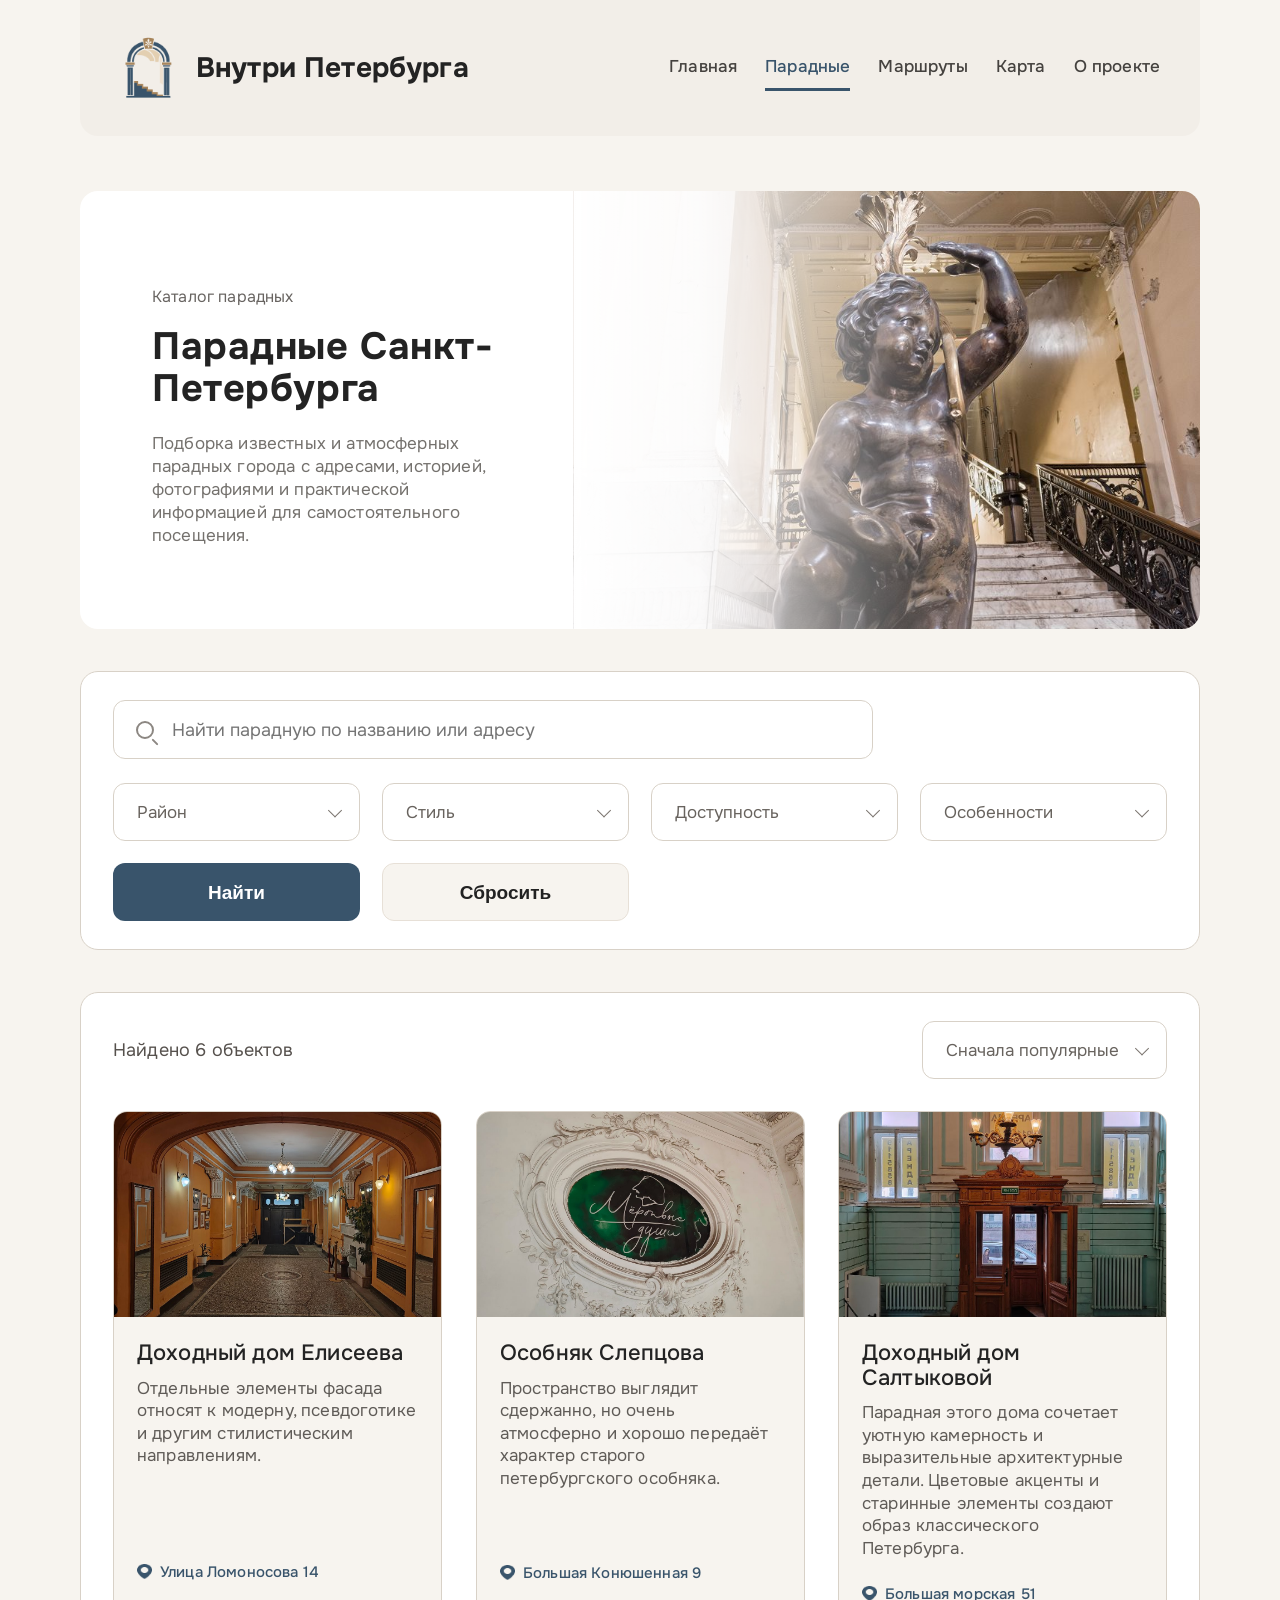
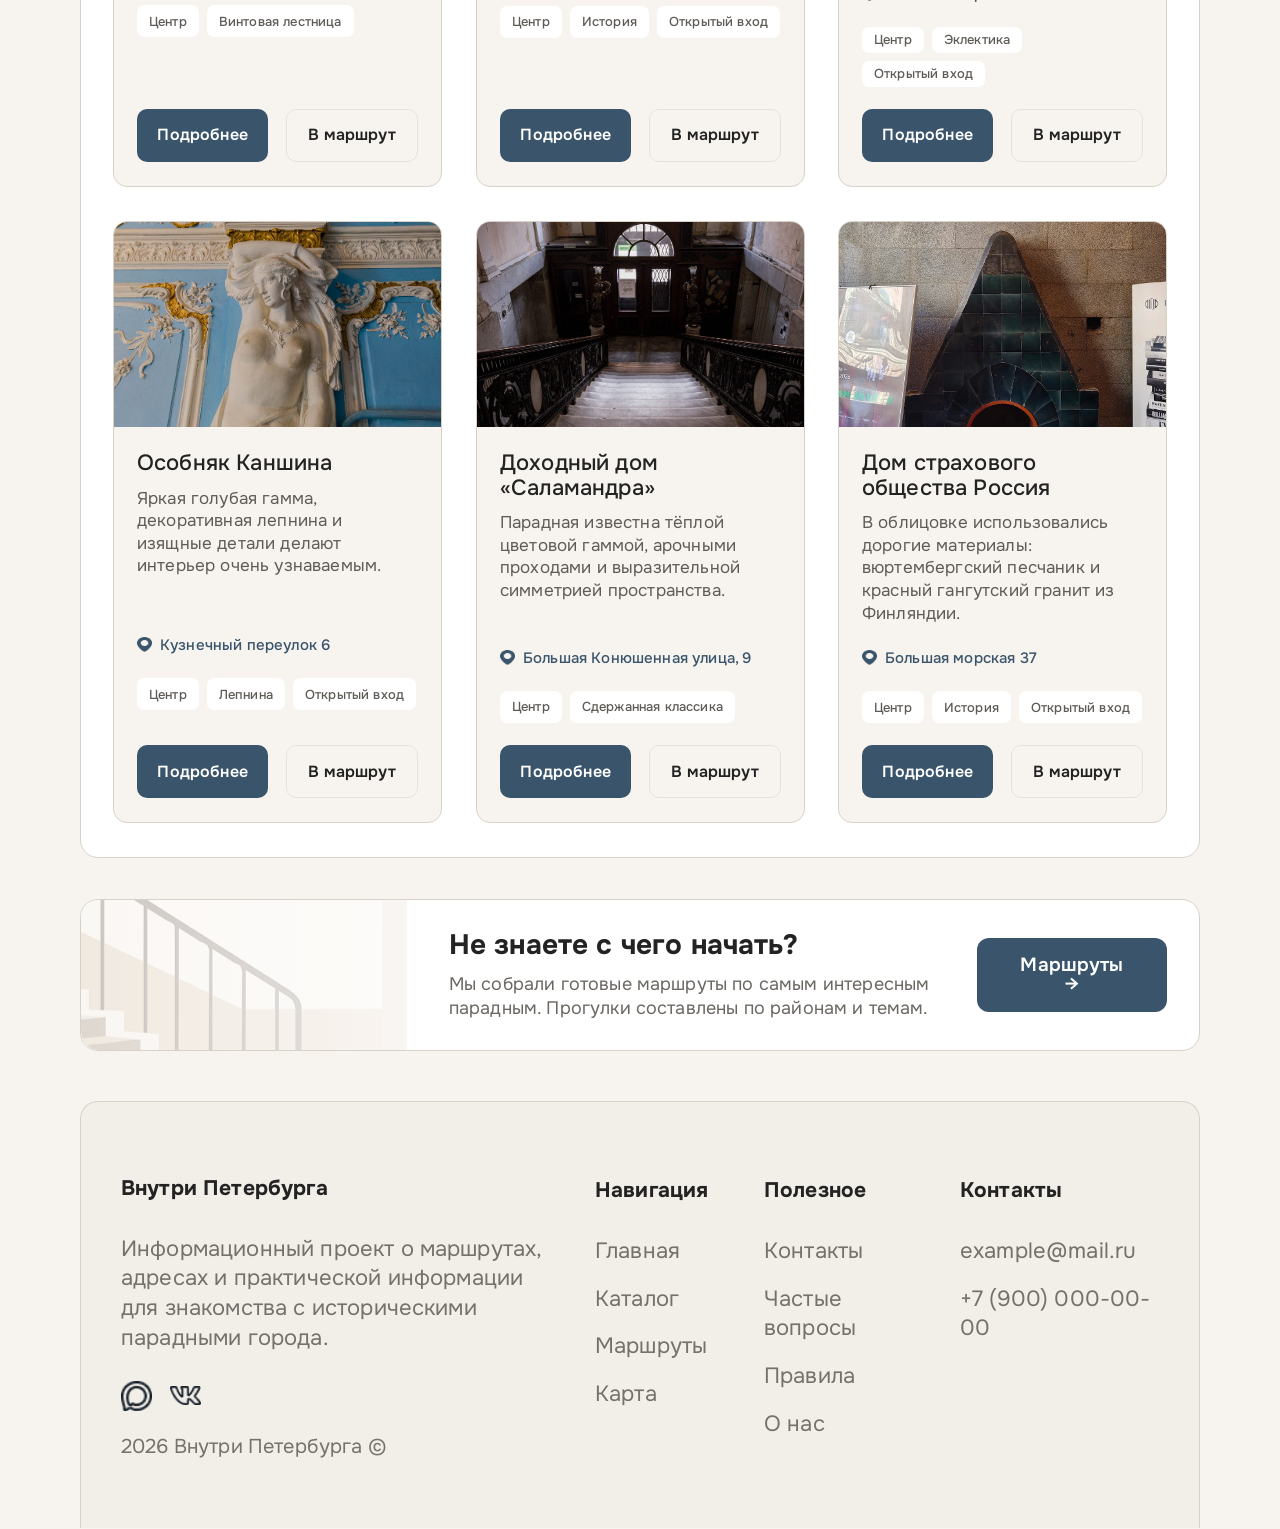
==== commit 58db3597: "Add files via upload" ====
--- a/catalog.html
+++ b/catalog.html
@@ -111,7 +111,7 @@
 
       <div class="catalog-grid" data-catalog-grid>
         <article class="catalog-card" data-title="Доходный дом Елисеева" data-address="Улица Ломоносова 14" data-district="center" data-style="модерн псевдоготика" data-access="limited" data-feature="винтовая лестница">
-          <img class="catalog-card-photo" src="img/catalog_block_1.png" alt="Доходный дом Елисеева" />
+          <img class="catalog-card-photo" src="img/catalog_block_1.jpg" alt="Доходный дом Елисеева" />
           <div class="catalog-card-body">
             <h2>Доходный дом Елисеева</h2>
             <p>Отдельные элементы фасада относят к модерну, псевдоготике и другим стилистическим направлениям.</p>
@@ -128,7 +128,7 @@
         </article>
 
         <article class="catalog-card" data-title="Особняк Слепцова" data-address="Большая Конюшенная 9" data-district="center" data-style="история особняк" data-access="open" data-feature="история открытый вход">
-          <img class="catalog-card-photo" src="img/catalog_block_2.png" alt="Особняк Слепцова" />
+          <img class="catalog-card-photo" src="img/catalog_block_2.jpg" alt="Особняк Слепцова" />
           <div class="catalog-card-body">
             <h2>Особняк Слепцова</h2>
             <p>Пространство выглядит сдержанно, но очень атмосферно и хорошо передаёт характер старого петербургского особняка.</p>
@@ -146,7 +146,7 @@
         </article>
 
         <article class="catalog-card" data-title="Доходный дом Салтыковой" data-address="Большая морская 51" data-district="center" data-style="эклектика" data-access="open" data-feature="открытый вход">
-          <img class="catalog-card-photo" src="img/catalog_block_3.png" alt="Доходный дом Салтыковой" />
+          <img class="catalog-card-photo" src="img/catalog_block_3.jpg" alt="Доходный дом Салтыковой" />
           <div class="catalog-card-body">
             <h2>Доходный дом Салтыковой</h2>
             <p>Парадная этого дома сочетает уютную камерность и выразительные архитектурные детали. Цветовые акценты и старинные элементы создают образ классического Петербурга.</p>
@@ -164,7 +164,7 @@
         </article>
 
         <article class="catalog-card" data-title="Особняк Каншина" data-address="Кузнечный переулок 6" data-district="center" data-style="лепнина" data-access="open" data-feature="лепнина открытый вход">
-          <img class="catalog-card-photo" src="img/catalog_block_4.png" alt="Особняк Каншина" />
+          <img class="catalog-card-photo" src="img/catalog_block_4.jpg" alt="Особняк Каншина" />
           <div class="catalog-card-body">
             <h2>Особняк Каншина</h2>
             <p>Яркая голубая гамма, декоративная лепнина и изящные детали делают интерьер очень узнаваемым.</p>
@@ -182,7 +182,7 @@
         </article>
 
         <article class="catalog-card" data-title="Доходный дом Саламандра" data-address="Большая Конюшенная улица 9" data-district="center" data-style="классика" data-access="limited" data-feature="сдержанная классика">
-          <img class="catalog-card-photo" src="img/catalog_block_5.png" alt="Доходный дом Саламандра" />
+          <img class="catalog-card-photo" src="img/catalog_block_5.jpg" alt="Доходный дом Саламандра" />
           <div class="catalog-card-body">
             <h2>Доходный дом «Саламандра»</h2>
             <p>Парадная известна тёплой цветовой гаммой, арочными проходами и выразительной симметрией пространства.</p>
@@ -199,7 +199,7 @@
         </article>
 
         <article class="catalog-card" data-title="Дом страхового общества Россия" data-address="Большая морская 37" data-district="center" data-style="история" data-access="open" data-feature="история открытый вход">
-          <img class="catalog-card-photo" src="img/catalog_block_6.png" alt="Дом страхового общества Россия" />
+          <img class="catalog-card-photo" src="img/catalog_block_6.jpg" alt="Дом страхового общества Россия" />
           <div class="catalog-card-body">
             <h2>Дом страхового общества Россия</h2>
             <p>В облицовке использовались дорогие материалы: вюртембергский песчаник и красный гангутский гранит из Финляндии.</p>
--- a/style.css
+++ b/style.css
@@ -265,7 +265,7 @@
 .hero-visual {
   min-height: 614px;
   position: relative;
-  background-image: url("img/Hero.png");
+  background-image: url("img/Hero.jpg");
   background-position: center right;
   background-size: cover;
 }
@@ -380,7 +380,7 @@
   min-height: 330px;
   border: 1px solid var(--border);
   border-radius: var(--radius-lg);
-  background-image: url("img/map_info.png");
+  background-image: url("img/map_info.jpg");
 }
 
 .map-content > :not(.map-house) {
@@ -418,7 +418,7 @@
 }
 
 .route-central {
-  background-image: url("img/Hero.png");
+  background-image: url("img/Hero.jpg");
 }
 
 .route-body {
@@ -2226,7 +2226,7 @@
   min-height: 374px;
   background-image:
     linear-gradient(90deg, #FFFFFF 0%, rgba(255,255,255,0.92) 20%, rgba(255,255,255,0.38) 47%, rgba(255,255,255,0) 70%),
-    url("img/catalog_hero.png");
+    url("img/catalog_hero.jpg");
   background-size: cover;
   background-position: center right;
 }
@@ -2550,7 +2550,7 @@
   .catalog-hero-visual {
     min-height: 250px;
     order: -1;
-    background-image: url("img/catalog_hero.png");
+    background-image: url("img/catalog_hero.jpg");
   }
 
   .catalog-filter,
@@ -2720,7 +2720,7 @@
   min-height: 430px;
   background-image:
     linear-gradient(90deg, #FFFFFF 0%, rgba(255,255,255,0.9) 24%, rgba(255,255,255,0.36) 53%, rgba(255,255,255,0) 77%),
-    url("img/gallery-21.png");
+    url("img/gallery-21.jpg");
   background-size: cover;
   background-position: center right;
 }
@@ -3071,7 +3071,7 @@
   .detail-hero-visual {
     min-height: 280px;
     order: -1;
-    background-image: url("img/gallery-21.png");
+    background-image: url("img/gallery-21.jpg");
   }
 
   .detail-tags {
@@ -3213,14 +3213,14 @@
 .detail-hero-visual {
   background-image:
     linear-gradient(90deg, #FFFFFF 0%, rgba(255,255,255,0.9) 24%, rgba(255,255,255,0.36) 53%, rgba(255,255,255,0) 77%),
-    url("img/gallery-21.png") !important;
+    url("img/gallery-21.jpg") !important;
   background-size: cover;
   background-position: center right;
 }
 
 @media (max-width: 980px) {
   .detail-hero-visual {
-    background-image: url("img/gallery-21.png") !important;
+    background-image: url("img/gallery-21.jpg") !important;
   }
 }
 
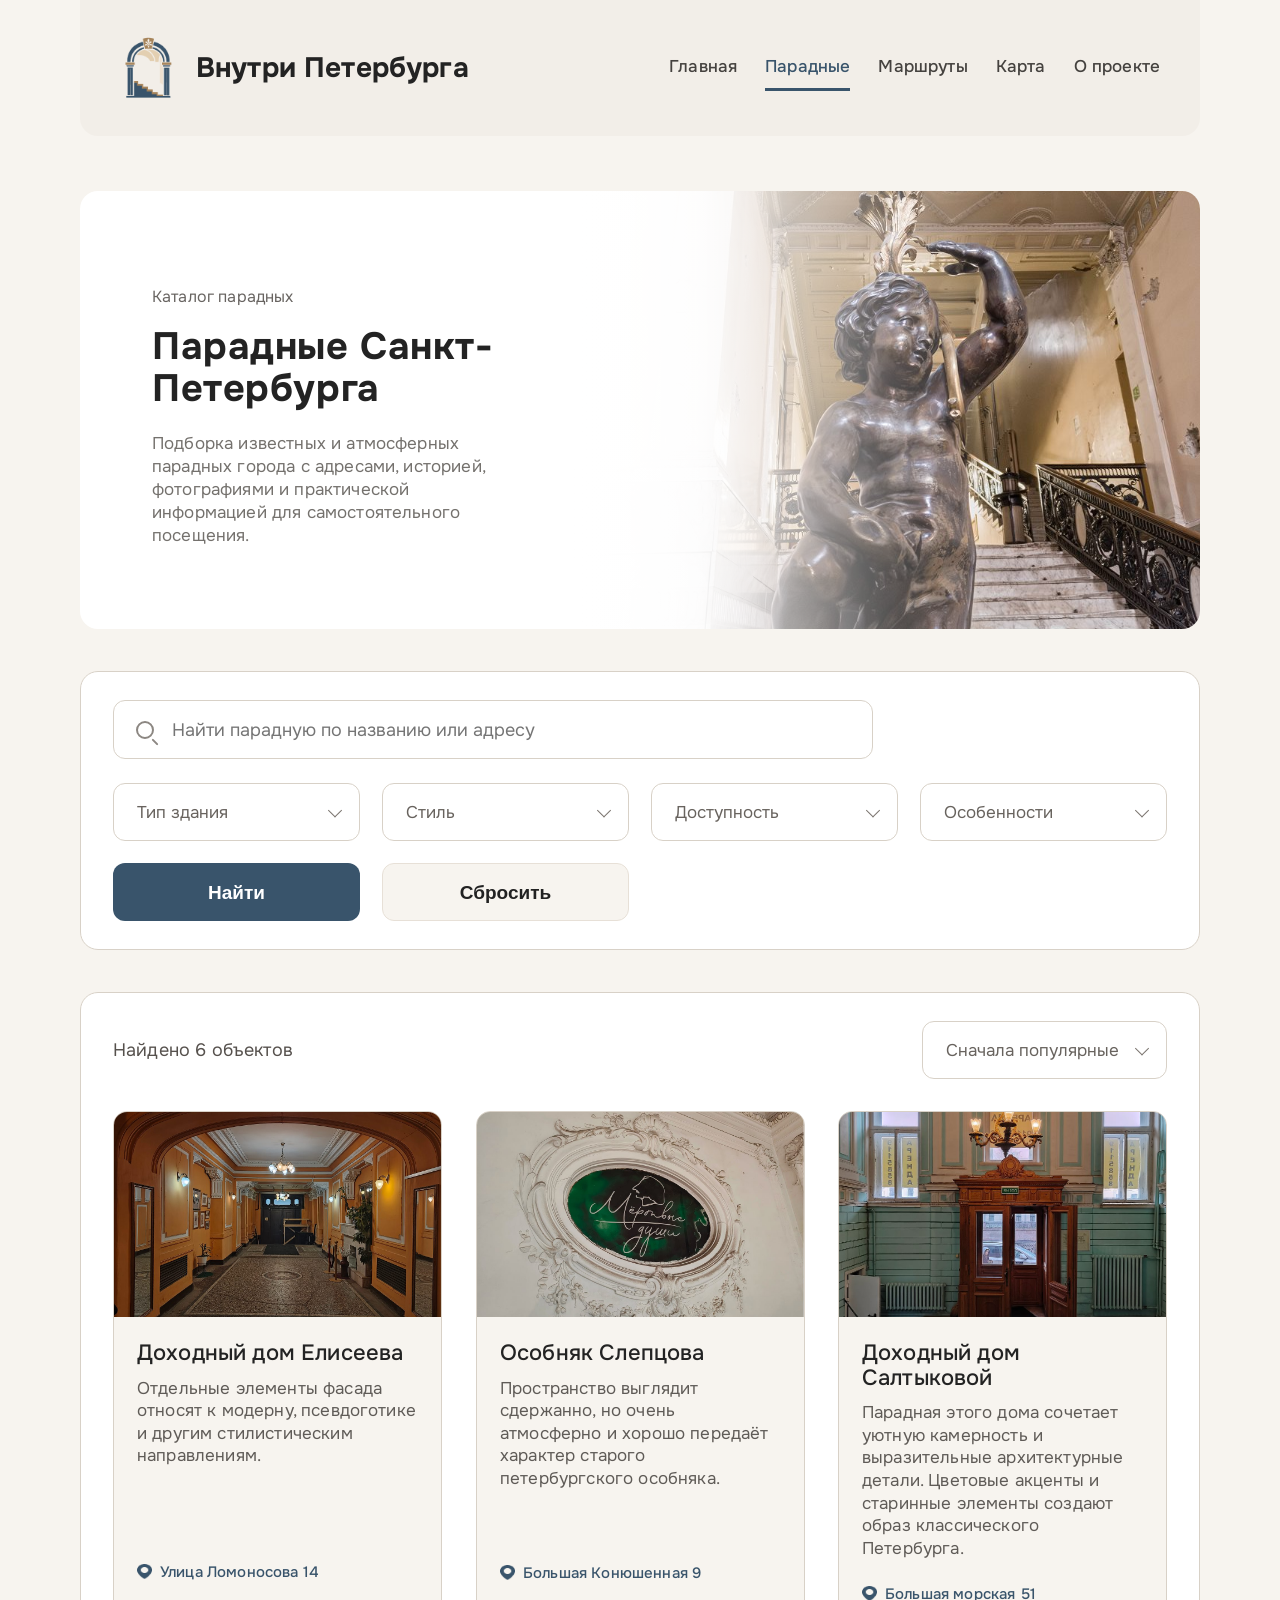
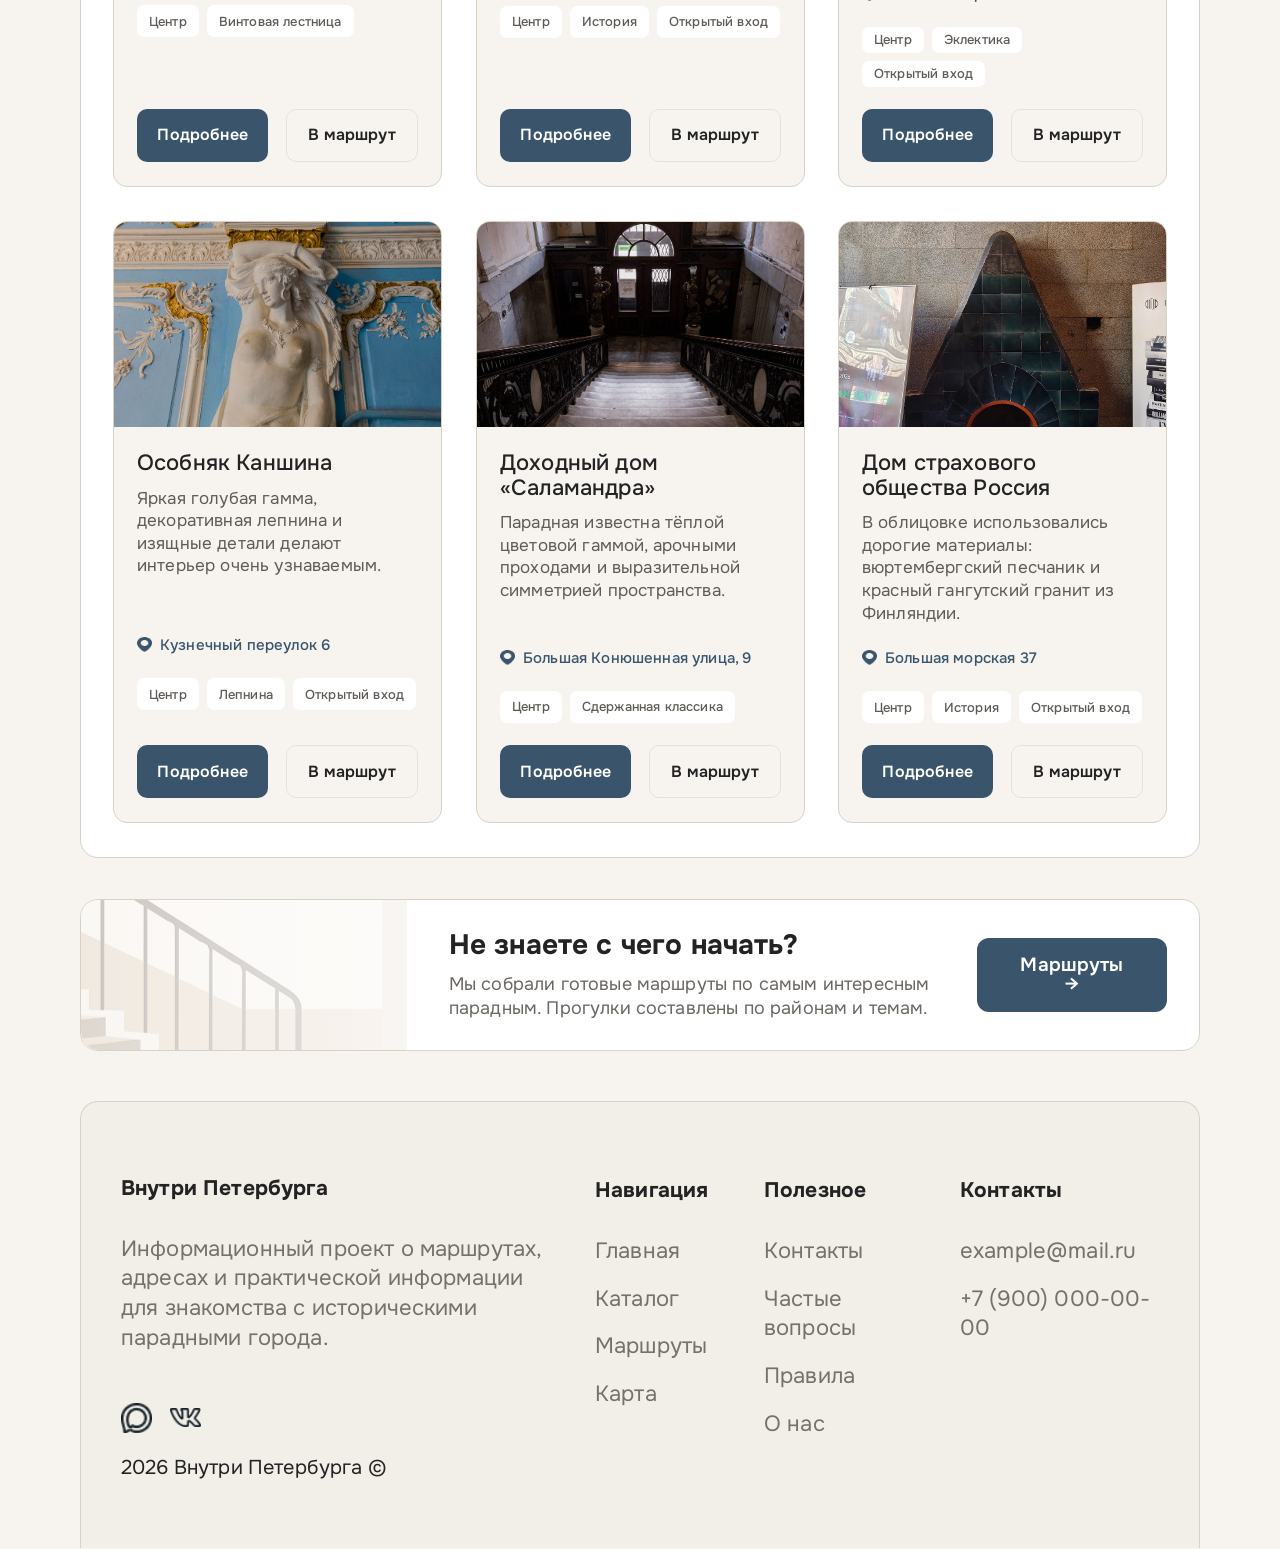
==== commit f1642bf2: "Add files via upload" ====
--- a/catalog.html
+++ b/catalog.html
@@ -57,9 +57,12 @@
 
       <div class="filter-row">
         <label class="select-field">
-          <select data-catalog-filter="district">
-            <option value="">Район</option>
-            <option value="center">Центр</option>
+          <select data-catalog-filter="building">
+            <option value="">Тип здания</option>
+            <option value="доходный дом">Доходный дом</option>
+            <option value="особняк">Особняк</option>
+            <option value="исторический дом">Исторический дом</option>
+            <option value="дом страхового общества">Дом страхового общества</option>
           </select>
         </label>
 
@@ -110,7 +113,7 @@
       </div>
 
       <div class="catalog-grid" data-catalog-grid>
-        <article class="catalog-card" data-title="Доходный дом Елисеева" data-address="Улица Ломоносова 14" data-district="center" data-style="модерн псевдоготика" data-access="limited" data-feature="винтовая лестница">
+        <article class="catalog-card" data-title="Доходный дом Елисеева" data-address="Улица Ломоносова 14" data-building="доходный дом" data-style="модерн псевдоготика" data-access="limited" data-feature="винтовая лестница">
           <img class="catalog-card-photo" src="img/catalog_block_1.jpg" alt="Доходный дом Елисеева" />
           <div class="catalog-card-body">
             <h2>Доходный дом Елисеева</h2>
@@ -127,7 +130,7 @@
           </div>
         </article>
 
-        <article class="catalog-card" data-title="Особняк Слепцова" data-address="Большая Конюшенная 9" data-district="center" data-style="история особняк" data-access="open" data-feature="история открытый вход">
+        <article class="catalog-card" data-title="Особняк Слепцова" data-address="Большая Конюшенная 9" data-building="особняк" data-style="история особняк" data-access="open" data-feature="история открытый вход">
           <img class="catalog-card-photo" src="img/catalog_block_2.jpg" alt="Особняк Слепцова" />
           <div class="catalog-card-body">
             <h2>Особняк Слепцова</h2>
@@ -145,7 +148,7 @@
           </div>
         </article>
 
-        <article class="catalog-card" data-title="Доходный дом Салтыковой" data-address="Большая морская 51" data-district="center" data-style="эклектика" data-access="open" data-feature="открытый вход">
+        <article class="catalog-card" data-title="Доходный дом Салтыковой" data-address="Большая морская 51" data-building="особняк исторический дом" data-style="эклектика" data-access="open" data-feature="открытый вход">
           <img class="catalog-card-photo" src="img/catalog_block_3.jpg" alt="Доходный дом Салтыковой" />
           <div class="catalog-card-body">
             <h2>Доходный дом Салтыковой</h2>
@@ -163,7 +166,7 @@
           </div>
         </article>
 
-        <article class="catalog-card" data-title="Особняк Каншина" data-address="Кузнечный переулок 6" data-district="center" data-style="лепнина" data-access="open" data-feature="лепнина открытый вход">
+        <article class="catalog-card" data-title="Особняк Каншина" data-address="Кузнечный переулок 6" data-building="особняк" data-style="лепнина" data-access="open" data-feature="лепнина открытый вход">
           <img class="catalog-card-photo" src="img/catalog_block_4.jpg" alt="Особняк Каншина" />
           <div class="catalog-card-body">
             <h2>Особняк Каншина</h2>
@@ -181,7 +184,7 @@
           </div>
         </article>
 
-        <article class="catalog-card" data-title="Доходный дом Саламандра" data-address="Большая Конюшенная улица 9" data-district="center" data-style="классика" data-access="limited" data-feature="сдержанная классика">
+        <article class="catalog-card" data-title="Доходный дом Саламандра" data-address="Большая Конюшенная улица 9" data-building="дом страхового общества доходный дом" data-style="классика" data-access="limited" data-feature="сдержанная классика">
           <img class="catalog-card-photo" src="img/catalog_block_5.jpg" alt="Доходный дом Саламандра" />
           <div class="catalog-card-body">
             <h2>Доходный дом «Саламандра»</h2>
@@ -198,7 +201,7 @@
           </div>
         </article>
 
-        <article class="catalog-card" data-title="Дом страхового общества Россия" data-address="Большая морская 37" data-district="center" data-style="история" data-access="open" data-feature="история открытый вход">
+        <article class="catalog-card" data-title="Дом страхового общества Россия" data-address="Большая морская 37" data-building="дом страхового общества" data-style="история" data-access="open" data-feature="история открытый вход">
           <img class="catalog-card-photo" src="img/catalog_block_6.jpg" alt="Дом страхового общества Россия" />
           <div class="catalog-card-body">
             <h2>Дом страхового общества Россия</h2>
@@ -237,6 +240,25 @@
       <div class="footer-about">
         <h2>Внутри Петербурга</h2>
         <p>Информационный проект о маршрутах, адресах и практической информации для знакомства с историческими парадными города.</p>
+      </div>
+
+      <div class="footer-column footer-column-nav">
+        <h3>Навигация</h3>
+        <a href="index.html">Главная</a>
+        <a href="catalog.html">Каталог</a>
+        <a href="index.html#routes">Маршруты</a>
+        <a href="index.html#map">Карта</a>
+      </div>
+
+      <div class="footer-column footer-column-useful">
+        <h3>Полезное</h3>
+        <a href="#">Контакты</a>
+        <a href="#">Частые вопросы</a>
+        <a href="#">Правила</a>
+        <a href="index.html#about">О нас</a>
+      </div>
+
+      <div class="footer-meta">
         <div class="socials" aria-label="Социальные сети">
           <a href="#" aria-label="MAX">
             <img src="img/max.png" alt="" />
@@ -248,23 +270,7 @@
         <p class="copyright">2026 Внутри Петербурга ©</p>
       </div>
 
-      <div class="footer-column">
-        <h3>Навигация</h3>
-        <a href="index.html">Главная</a>
-        <a href="catalog.html">Каталог</a>
-        <a href="index.html#routes">Маршруты</a>
-        <a href="index.html#map">Карта</a>
-      </div>
-
-      <div class="footer-column">
-        <h3>Полезное</h3>
-        <a href="#">Контакты</a>
-        <a href="#">Частые вопросы</a>
-        <a href="#">Правила</a>
-        <a href="index.html#about">О нас</a>
-      </div>
-
-      <div class="footer-column">
+      <div class="footer-column footer-column-contacts">
         <h3>Контакты</h3>
         <a href="mailto:example@mail.ru">example@mail.ru</a>
         <a href="tel:+79000000000">+7 (900) 000-00-00</a>
--- a/style.css
+++ b/style.css
@@ -375,27 +375,9 @@
   margin-top: 54px;
 }
 
-.map-visual {
-  width: 100%;
-  min-height: 330px;
-  border: 1px solid var(--border);
-  border-radius: var(--radius-lg);
-  background-image: url("img/map_info.jpg");
-}
-
-.map-content > :not(.map-house) {
+.map-content > * {
   position: relative;
   z-index: 1;
-}
-
-.map-house {
-  position: absolute;
-  right: 0;
-  bottom: 6px;
-  width: min(36%, 300px);
-  height: auto;
-  opacity: 0.88;
-  z-index: 0;
 }
 
 .routes-section {
@@ -415,10 +397,6 @@
 
 .route-photo {
   height: 193px;
-}
-
-.route-central {
-  background-image: url("img/Hero.jpg");
 }
 
 .route-body {
@@ -502,7 +480,7 @@
   padding: 52px 72px;
   display: grid;
   grid-template-columns: 58% 42%;
-  gap: 60px;
+  gap: 0px;
   align-items: center;
 }
 
@@ -547,7 +525,36 @@
 .footer-grid {
   display: grid;
   grid-template-columns: 1.6fr 0.45fr 0.55fr 0.75fr;
-  gap: 90px;
+  column-gap: 90px;
+  row-gap: 0;
+  align-items: start;
+}
+
+.footer-about {
+  grid-column: 1;
+  grid-row: 1;
+}
+
+.footer-meta {
+  grid-column: 1;
+  grid-row: 2;
+  margin-top: 27px;
+}
+
+.footer-column {
+  grid-row: 1 / span 2;
+}
+
+.footer-column-nav {
+  grid-column: 2;
+}
+
+.footer-column-useful {
+  grid-column: 3;
+}
+
+.footer-column-contacts {
+  grid-column: 4;
 }
 
 .footer-about h2,
@@ -576,7 +583,7 @@
 .socials {
   display: flex;
   gap: 18px;
-  margin: 27px 0 22px;
+  margin: 0 0 22px;
 }
 
 .socials a {
@@ -650,7 +657,8 @@
   }
 
   .footer-grid {
-    gap: 50px;
+    column-gap: 50px;
+    row-gap: 0;
   }
 }
 
@@ -782,11 +790,6 @@
     min-height: auto;
   }
 
-  .map-visual {
-    min-height: 265px;
-  }
-
-  .map-house,
   .faq-vector {
     display: none;
   }
@@ -806,9 +809,10 @@
 
   .about-bridge {
     margin-top: 18px;
-    margin-left: 0;
+    margin-left: auto;
     margin-right: auto;
-    width: min(60%, 300px);
+    width: min(72%, 300px);
+    align-self: center;
   }
 
   .about-visual-img {
@@ -816,12 +820,41 @@
   }
 
   .footer-grid {
-    grid-template-columns: repeat(2, 1fr);
-    gap: 36px;
+    grid-template-columns: repeat(2, minmax(0, 1fr));
+    column-gap: 36px;
+    row-gap: 36px;
   }
 
   .footer-about {
     grid-column: 1 / -1;
+    grid-row: auto;
+    order: 1;
+  }
+
+  .footer-column {
+    grid-row: auto;
+  }
+
+  .footer-column-nav {
+    grid-column: auto;
+    order: 2;
+  }
+
+  .footer-column-useful {
+    grid-column: auto;
+    order: 3;
+  }
+
+  .footer-column-contacts {
+    grid-column: 1 / -1;
+    order: 4;
+  }
+
+  .footer-meta {
+    grid-column: 1 / -1;
+    grid-row: auto;
+    order: 5;
+    margin-top: 0;
   }
 }
 
@@ -878,8 +911,7 @@
     padding: 26px 18px;
   }
 
-  .hero-visual,
-  .map-visual {
+  .hero-visual {
     min-height: 220px;
   }
 
@@ -909,17 +941,57 @@
   }
 
   .footer-grid {
-    grid-template-columns: 1fr;
-  }
-
-  .footer-about h2,
+    grid-template-columns: repeat(2, minmax(0, 1fr));
+    column-gap: 24px;
+    row-gap: 32px;
+    align-items: start;
+  }
+
+  .footer-about {
+    grid-column: 1 / -1;
+  }
+
+  .footer-column-contacts {
+    grid-column: 1 / -1;
+  }
+
+  .footer-about h2 {
+    margin-bottom: 16px;
+    font-size: 21px;
+  }
+
   .footer-column h3 {
-    margin-bottom: 18px;
+    margin: 0 0 16px;
+    font-size: 19px;
+    line-height: 1.15;
   }
 
   .footer-about p,
   .footer-column a {
-    font-size: 18px;
+    font-size: 17px;
+    line-height: 1.35;
+  }
+
+  .footer-about p {
+    margin: 0;
+  }
+
+  .footer-column a {
+    margin-bottom: 12px;
+  }
+
+  .footer-column a:last-child {
+    margin-bottom: 0;
+  }
+
+  .socials {
+    gap: 16px;
+    margin: 0 0 12px;
+  }
+
+  .copyright {
+    font-size: 17px !important;
+    line-height: 1.3;
   }
 }
 
@@ -929,11 +1001,6 @@
     width: 78%;
   }
 }
-
-
-/* =========================
-   Motion layer
-   ========================= */
 
 .scroll-progress {
   position: fixed;
@@ -1178,7 +1245,6 @@
   transform: translateY(-11px) rotate(-45deg);
 }
 
-.map-house,
 .faq-vector,
 .about-bridge {
   animation: softFloat 6.5s ease-in-out infinite;
@@ -1202,12 +1268,10 @@
   }
 }
 
-.map-visual,
 .about-visual-img {
   transition: transform 0.55s ease, box-shadow 0.55s ease, border-color 0.55s ease;
 }
 
-.map-visual:hover,
 .about-visual-img:hover {
   transform: translateY(-5px) scale(1.01);
   border-color: rgba(57, 84, 107, 0.28);
@@ -1248,10 +1312,6 @@
   }
 }
 
-
-/* =========================
-   Interactive map
-   ========================= */
 
 .map-section {
   grid-template-columns: minmax(410px, 0.82fr) minmax(620px, 1.18fr);
@@ -1336,8 +1396,8 @@
   background: var(--accent);
   color: #FFFFFF;
   box-shadow: 0 10px 22px rgba(57, 84, 107, 0.25);
-  transform: translate(-50%, -50%) scale(0);
-  opacity: 0;
+  transform: translate(-50%, -50%) scale(1);
+  opacity: 1;
   cursor: pointer;
   transition:
     transform 0.26s ease,
@@ -1346,8 +1406,7 @@
 }
 
 .map-canvas.is-line-visible .map-marker {
-  animation: markerPop 0.52s cubic-bezier(.2,.9,.2,1.4) forwards;
-  animation-delay: calc(var(--marker-index, 0) * 90ms);
+  transition-delay: calc(var(--marker-index, 0) * 90ms);
 }
 
 .map-marker:nth-of-type(1) { --marker-index: 1; }
@@ -1356,21 +1415,6 @@
 .map-marker:nth-of-type(4) { --marker-index: 4; }
 .map-marker:nth-of-type(5) { --marker-index: 5; }
 .map-marker:nth-of-type(6) { --marker-index: 6; }
-
-@keyframes markerPop {
-  0% {
-    opacity: 0;
-    transform: translate(-50%, -50%) scale(0);
-  }
-  72% {
-    opacity: 1;
-    transform: translate(-50%, -50%) scale(1.16);
-  }
-  100% {
-    opacity: 1;
-    transform: translate(-50%, -50%) scale(1);
-  }
-}
 
 .map-marker::before,
 .map-marker::after {
@@ -1418,6 +1462,7 @@
 .map-marker.is-active {
   background: #263D51;
   box-shadow: 0 14px 30px rgba(57, 84, 107, 0.34);
+  transition-delay: 0ms;
 }
 
 .map-marker:hover {
@@ -1730,7 +1775,6 @@
   .map-marker::before,
   .map-marker::after,
   .map-canvas.is-line-visible .map-route-line polyline,
-  .map-canvas.is-line-visible .map-marker,
   .map-popup.is-open {
     animation: none !important;
   }
@@ -1792,18 +1836,6 @@
     transform: translate(calc(-100% + 12%), calc(-100% - 16px)) scale(0.96);
   }
 }
-
-/* Левая декоративная иллюстрация в блоке карты теперь статичная */
-.map-house {
-  animation: none !important;
-  transform: none !important;
-}
-
-
-/* =========================
-   Popup over-page fix
-   ========================= */
-
 .section-card.map-section,
 .map-section,
 .interactive-map,
@@ -1939,6 +1971,7 @@
 .map-marker.is-preview:not(.is-active) {
   background: #496982;
   transform: translate(-50%, -50%) scale(1.08);
+  transition-delay: 0ms;
 }
 
 .map-list-item.is-preview:not(.is-active) {
@@ -1971,9 +2004,6 @@
 }
 
 
-/* =========================
-   Upgraded routes block
-   ========================= */
 
 .route-card-enhanced {
   background: #F7F4EF;
@@ -2185,10 +2215,6 @@
 }
 
 
-/* =========================
-   Catalog page
-   ========================= */
-
 .catalog-page {
   margin-top: 55px;
 }
@@ -2224,11 +2250,23 @@
 
 .catalog-hero-visual {
   min-height: 374px;
+  position: relative;
+  margin-left: -2px;
+  width: calc(100% + 2px);
   background-image:
     linear-gradient(90deg, #FFFFFF 0%, rgba(255,255,255,0.92) 20%, rgba(255,255,255,0.38) 47%, rgba(255,255,255,0) 70%),
     url("img/catalog_hero.jpg");
   background-size: cover;
   background-position: center right;
+}
+
+.catalog-hero-visual::before {
+  content: "";
+  position: absolute;
+  inset: 0 auto 0 -1px;
+  width: 34%;
+  pointer-events: none;
+  background: linear-gradient(90deg, #FFFFFF 0%, rgba(255,255,255,0.72) 48%, rgba(255,255,255,0) 100%);
 }
 
 .catalog-filter {
@@ -2550,7 +2588,13 @@
   .catalog-hero-visual {
     min-height: 250px;
     order: -1;
+    margin-left: 0;
+    width: 100%;
     background-image: url("img/catalog_hero.jpg");
+  }
+
+  .catalog-hero-visual::before {
+    display: none;
   }
 
   .catalog-filter,
@@ -2637,16 +2681,10 @@
   }
 }
 
-
-/* =========================
-   Footer social icons + catalog hero cleanup
-   ========================= */
-
 .catalog-hero.section-card {
   border: 0;
 }
 
-/* Иконки в футере теперь берутся из img/max.png и img/vk.png */
 .socials a {
   width: 31px;
   height: 31px;
@@ -2675,9 +2713,7 @@
 }
 
 
-/* =========================
-   Detail page
-   ========================= */
+
 
 .detail-page {
   margin-top: 55px;
@@ -2753,26 +2789,13 @@
 .detail-add-button,
 .detail-map-button,
 .detail-cta-button {
-  background: #B08C6D;
+  background: var(--accent);
   color: #FFFFFF;
 }
 
 .detail-add-button {
   min-width: 245px;
-}
-
-.detail-add-button.is-added {
-  background: var(--accent);
-}
-
-.detail-add-button::after {
-  content: "";
-  width: 13px;
-  height: 13px;
-  margin-left: 10px;
-  border: 2px solid currentColor;
-  border-radius: 50%;
-  box-shadow: inset 0 0 0 3px rgba(255,255,255,0.14);
+  gap: 10px;
 }
 
 .detail-layout {
@@ -2780,6 +2803,7 @@
   grid-template-columns: minmax(0, 1fr) 410px;
   gap: 30px;
   margin-top: 42px;
+  padding-bottom: 30px;
 }
 
 .detail-main,
@@ -2894,8 +2918,9 @@
 
 .gallery-grid {
   display: grid;
-  grid-template-columns: repeat(4, 1fr);
+  grid-template-columns: repeat(4, minmax(0, 1fr));
   gap: 18px;
+  transition: opacity 0.22s ease, transform 0.22s ease;
 }
 
 .gallery-item {
@@ -2986,12 +3011,49 @@
   display: none;
 }
 
-.gallery-lightbox img {
-  max-width: min(1120px, 86vw);
-  max-height: 82vh;
+.lightbox-figure {
+  width: min(1120px, 86vw);
+  margin: 0;
+  display: grid;
+  justify-items: center;
+  gap: 16px;
+}
+
+.lightbox-figure img {
+  max-width: 100%;
+  max-height: calc(82vh - 78px);
   border-radius: 18px;
   object-fit: contain;
   box-shadow: 0 30px 80px rgba(0,0,0,0.34);
+}
+
+.lightbox-caption {
+  max-width: min(720px, 100%);
+  padding: 13px 20px;
+  border: 1px solid rgba(255,255,255,0.16);
+  border-radius: 14px;
+  background: rgba(33, 31, 29, 0.54);
+  color: #FFFFFF;
+  text-align: center;
+  backdrop-filter: blur(10px);
+}
+
+.lightbox-caption strong,
+.lightbox-caption span {
+  display: block;
+}
+
+.lightbox-caption strong {
+  font-size: 20px;
+  line-height: 1.2;
+  font-weight: 600;
+}
+
+.lightbox-caption span {
+  margin-top: 4px;
+  color: rgba(255,255,255,0.74);
+  font-size: 15px;
+  line-height: 1.25;
 }
 
 .lightbox-close,
@@ -3051,7 +3113,7 @@
   }
 
   .gallery-grid {
-    grid-template-columns: repeat(3, 1fr);
+    grid-template-columns: repeat(3, minmax(0, 1fr));
   }
 
   .feature-pills span {
@@ -3092,7 +3154,11 @@
   }
 
   .gallery-grid {
-    grid-template-columns: repeat(2, 1fr);
+    grid-template-columns: repeat(3, minmax(0, 1fr));
+  }
+
+  .gallery-item {
+    height: 155px;
   }
 
   .detail-cta {
@@ -3134,7 +3200,7 @@
   }
 
   .gallery-grid {
-    grid-template-columns: 1fr 1fr;
+    grid-template-columns: repeat(2, minmax(0, 1fr));
     gap: 10px;
   }
 
@@ -3148,6 +3214,28 @@
 
   .gallery-lightbox {
     padding: 20px;
+  }
+
+  .lightbox-figure {
+    width: min(100%, 86vw);
+    gap: 12px;
+  }
+
+  .lightbox-figure img {
+    max-height: calc(78vh - 86px);
+    border-radius: 14px;
+  }
+
+  .lightbox-caption {
+    padding: 11px 14px;
+  }
+
+  .lightbox-caption strong {
+    font-size: 17px;
+  }
+
+  .lightbox-caption span {
+    font-size: 13px;
   }
 
   .lightbox-arrow {
@@ -3165,31 +3253,6 @@
   }
 }
 
-
-/* =========================
-   Detail page blue accent fix
-   ========================= */
-
-/* На детальной странице используем только основной синий акцент */
-.detail-add-button,
-.detail-map-button,
-.detail-cta-button {
-  background: var(--accent) !important;
-  color: #FFFFFF;
-}
-
-.detail-add-button.is-added {
-  background: var(--accent) !important;
-}
-
-/* В кнопке "Добавить в маршрут" используем point.png вместо декоративного кружка */
-.detail-add-button::after {
-  display: none !important;
-}
-
-.detail-add-button {
-  gap: 10px;
-}
 
 .detail-add-button::before {
   content: "";
@@ -3209,25 +3272,6 @@
   order: 1;
 }
 
-/* Подстраховка, чтобы hero точно показывал нужную фотографию */
-.detail-hero-visual {
-  background-image:
-    linear-gradient(90deg, #FFFFFF 0%, rgba(255,255,255,0.9) 24%, rgba(255,255,255,0.36) 53%, rgba(255,255,255,0) 77%),
-    url("img/gallery-21.jpg") !important;
-  background-size: cover;
-  background-position: center right;
-}
-
-@media (max-width: 980px) {
-  .detail-hero-visual {
-    background-image: url("img/gallery-21.jpg") !important;
-  }
-}
-
-
-/* =========================
-   Detail hero seam + gallery filename fix
-   ========================= */
 
 .detail-hero.section-card {
   border: 0 !important;
@@ -3242,6 +3286,7 @@
 }
 
 .detail-hero-visual {
+  position: relative;
   margin-left: -2px;
   width: calc(100% + 2px);
   border-left: 0 !important;
@@ -3257,11 +3302,6 @@
   background: linear-gradient(90deg, #FFFFFF 0%, rgba(255,255,255,0.74) 46%, rgba(255,255,255,0) 100%);
 }
 
-.detail-hero-visual {
-  position: relative;
-}
-
-
 /* =========================
    Detail reveal visibility fix
    ========================= */
@@ -3285,12 +3325,6 @@
 /* =========================
    Detail gallery pagination
    ========================= */
-
-.gallery-grid {
-  grid-template-columns: repeat(4, minmax(0, 1fr));
-  gap: 18px;
-  transition: opacity 0.22s ease, transform 0.22s ease;
-}
 
 .gallery-grid.is-switching {
   opacity: 0;
@@ -3352,26 +3386,7 @@
   min-width: 115px;
 }
 
-@media (max-width: 980px) {
-  .gallery-grid {
-    grid-template-columns: repeat(3, minmax(0, 1fr));
-  }
-
-  .gallery-item {
-    height: 155px;
-  }
-}
-
 @media (max-width: 560px) {
-  .gallery-grid {
-    grid-template-columns: repeat(2, minmax(0, 1fr));
-    gap: 10px;
-  }
-
-  .gallery-item {
-    height: 128px;
-  }
-
   .gallery-pagination {
     gap: 9px;
     margin-top: 20px;
